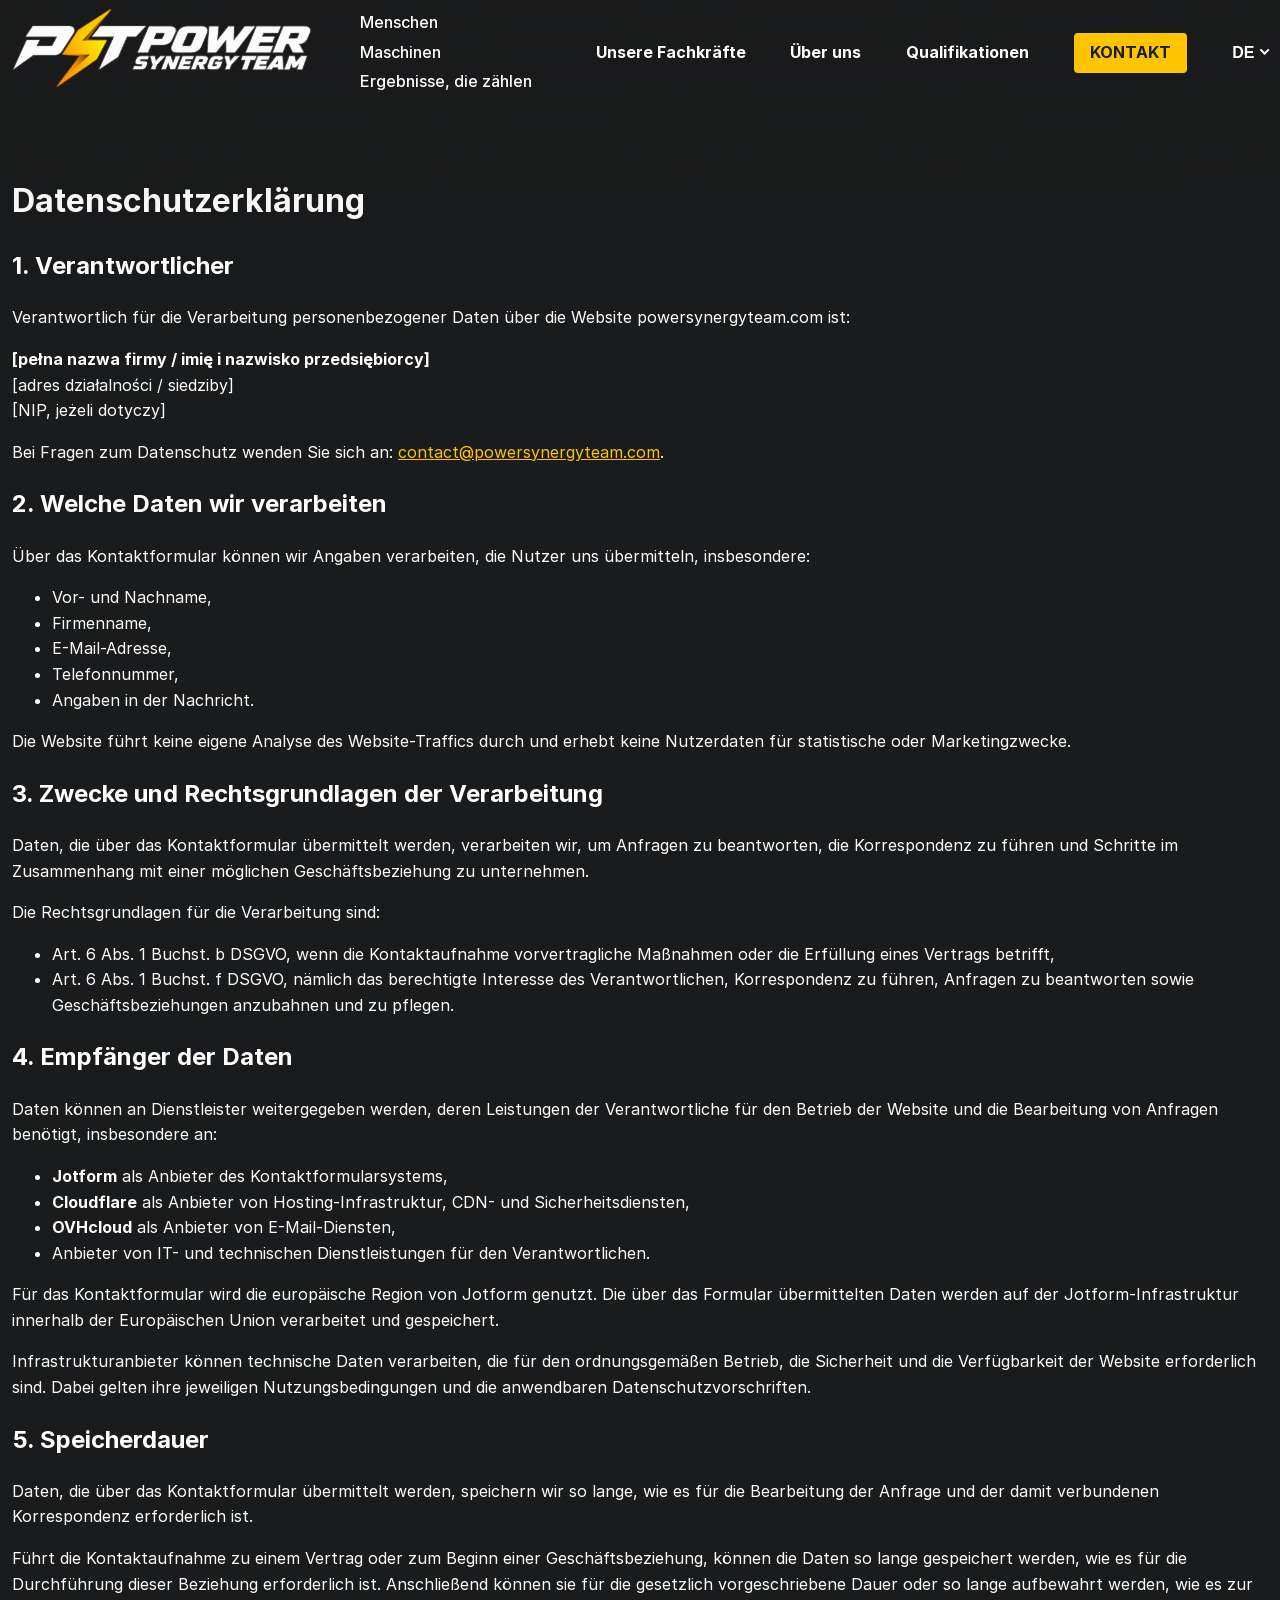
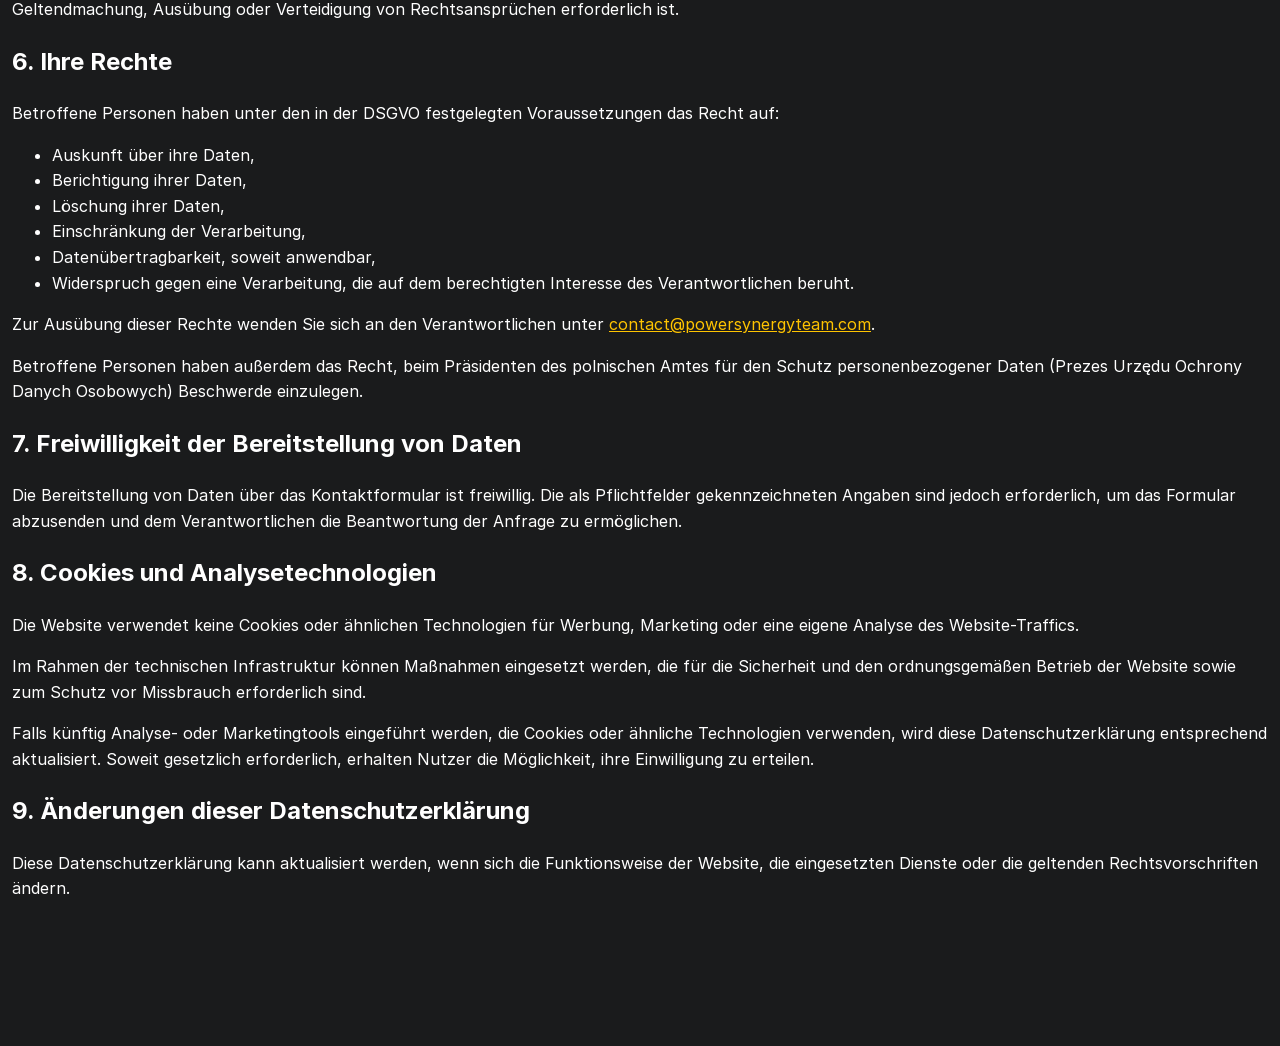
==== datenschutz.html @ 00cec27c "privacy, contact form disable" ====
<!doctype html>
<html lang="de">
<head>
    <meta charset="UTF-8">
    <meta name="viewport" content="width=device-width, initial-scale=1">

    <title>Datenschutzerklärung - Power Synergy Team</title>
    <meta name="description" content="Datenschutzerklärung für die Website von Power Synergy Team. Informationen zur Verarbeitung personenbezogener Daten, zum Kontaktformular und zu den eingesetzten Diensten.">
    <meta name="robots" content="noindex, nofollow, noarchive">
    <meta name="author" content="Power Synergy Team">

    <link rel="icon" type="image/png" href="/favicon/favicon-96x96.png" sizes="96x96">
    <link rel="icon" type="image/svg+xml" href="/favicon/favicon.svg">
    <link rel="shortcut icon" href="/favicon/favicon.ico">
    <link rel="apple-touch-icon" sizes="180x180" href="/favicon/apple-touch-icon.png">
    <link rel="manifest" href="/favicon/site.webmanifest">

    <meta name="theme-color" content="#061C2B">

    <link rel="canonical" href="https://powersynergyteam.com/datenschutz">

    <link rel="alternate" hreflang="x-default" href="https://powersynergyteam.com/polityka-prywatnosci">
    <link rel="alternate" hreflang="pl" href="https://powersynergyteam.com/polityka-prywatnosci">
    <link rel="alternate" hreflang="en" href="https://powersynergyteam.com/privacy">
    <link rel="alternate" hreflang="de" href="https://powersynergyteam.com/datenschutz">
    <link rel="alternate" hreflang="nl-NL" href="https://powersynergyteam.com/privacybeleid">
    <link rel="alternate" hreflang="fr" href="https://powersynergyteam.com/politique-de-confidentialite">
    <link rel="alternate" hreflang="ru" href="https://powersynergyteam.com/politika-konfidencialnosti">

    <meta property="og:type" content="website">
    <meta property="og:site_name" content="Power Synergy Team">
    <meta property="og:title" content="Datenschutzerklärung - Power Synergy Team">
    <meta property="og:description" content="Informationen zur Verarbeitung personenbezogener Daten und zum Datenschutz auf der Website von Power Synergy Team.">
    <meta property="og:url" content="https://powersynergyteam.com/datenschutz">
    <meta property="og:locale" content="de_DE">
    <meta property="og:image" content="https://powersynergyteam.com/images/og.jpg">
    <meta property="og:image:secure_url" content="https://powersynergyteam.com/images/og.jpg">
    <meta property="og:image:type" content="image/jpeg">
    <meta property="og:image:width" content="1200">
    <meta property="og:image:height" content="630">
    <meta property="og:image:alt" content="Power Synergy Team">

    <meta name="twitter:card" content="summary_large_image">
    <meta name="twitter:title" content="Datenschutzerklärung - Power Synergy Team">
    <meta name="twitter:description" content="Informationen zur Verarbeitung personenbezogener Daten und zum Datenschutz auf der Website von Power Synergy Team.">
    <meta name="twitter:image" content="https://powersynergyteam.com/images/og.jpg">

    <link rel="stylesheet" href="css/privacy.css">

    <script type="application/ld+json">
        {
            "@context": "https://schema.org",
            "@type": "Organization",
            "name": "Power Synergy Team",
            "@id": "https://powersynergyteam.com/#organization",
            "url": "https://powersynergyteam.com/",
            "logo": {
                "@type": "ImageObject",
                "url": "https://powersynergyteam.com/images/logo-data.png",
                "width": 1000,
                "height": 272
            },
            "image": {
                "@type": "ImageObject",
                "url": "https://powersynergyteam.com/images/og.jpg",
                "width": 1200,
                "height": 630
            },
            "email": "contact@powersynergyteam.com",
            "telephone": "+48797429963"
        }
    </script>
</head>
<body>
<header class="header">
    <div class="header__container container">
        <div class="header-logo">
            <a href="/de/"><img class="header-logo__img img" src="images/logo.png" alt="Power Synergy Team" loading="eager" fetchpriority="high"></a>
            <div class="header-logo__text">
                <span>Menschen</span>
                <span>Maschinen</span>
                <span>Ergebnisse, die zählen</span>
            </div>
        </div>
        <div class="header__burger" id="header-navigation">
            <ul class="header-menu">
                <li class="header-menu__item">
                    <a href="/de/#specialists">Unsere Fachkräfte</a>
                </li>
                <li class="header-menu__item">
                    <a href="/de/#about">Über uns</a>
                </li>
                <li class="header-menu__item">
                    <a href="/de/#qualifications">Qualifikationen</a>
                </li>
                <li class="header-menu__item header-menu__item--contact">
                    <a href="/de/#contact">Kontakt</a>
                </li>
            </ul>
            <div class="header__language">
                <button class="header__language-active" type="button" aria-expanded="false" aria-controls="language-list" data-language="Sprache: ">DE</button>
                <div class="header__languages" id="language-list" data-back="Zurück">
                    <a href="/polityka-prywatnosci" class="header__languages-item" title="Polski" aria-label="Polski">Polski</a>
                    <a href="/datenschutz" class="header__languages-item active" title="Deutsch" aria-label="Deutsch" aria-current="page">Deutsch</a>
                    <a href="/privacy" class="header__languages-item" title="English" aria-label="English">English</a>
                    <a href="/privacybeleid" class="header__languages-item" title="Nederlands" aria-label="Nederlands">Nederlands</a>
                    <a href="/politique-de-confidentialite" class="header__languages-item" title="Français" aria-label="Français">Français</a>
                    <a href="/politika-konfidencialnosti" class="header__languages-item" title="Русский" aria-label="Русский">Русский</a>
                </div>
            </div>
        </div>
        <button class="header__burger-btn" type="button" aria-label="Menü" aria-expanded="false" aria-controls="header-navigation">
            <span></span>
            <span></span>
            <span></span>
        </button>
    </div>
</header>
<main class="main container">
    <h1>Datenschutzerklärung</h1>

    <h2>1. Verantwortlicher</h2>

    <p>Verantwortlich für die Verarbeitung personenbezogener Daten über die Website powersynergyteam.com ist:</p>

    <p>
        <strong>[pełna nazwa firmy / imię i nazwisko przedsiębiorcy]</strong><br>
        [adres działalności / siedziby]<br>
        [NIP, jeżeli dotyczy]
    </p>

    <p>Bei Fragen zum Datenschutz wenden Sie sich an: <a href="mailto:contact@powersynergyteam.com">contact@powersynergyteam.com</a>.</p>

    <h2>2. Welche Daten wir verarbeiten</h2>

    <p>Über das Kontaktformular können wir Angaben verarbeiten, die Nutzer uns übermitteln, insbesondere:</p>

    <ul>
        <li>Vor- und Nachname,</li>
        <li>Firmenname,</li>
        <li>E-Mail-Adresse,</li>
        <li>Telefonnummer,</li>
        <li>Angaben in der Nachricht.</li>
    </ul>

    <p>Die Website führt keine eigene Analyse des Website-Traffics durch und erhebt keine Nutzerdaten für statistische oder Marketingzwecke.</p>

    <h2>3. Zwecke und Rechtsgrundlagen der Verarbeitung</h2>

    <p>Daten, die über das Kontaktformular übermittelt werden, verarbeiten wir, um Anfragen zu beantworten, die Korrespondenz zu führen und Schritte im Zusammenhang mit einer möglichen Geschäftsbeziehung zu unternehmen.</p>

    <p>Die Rechtsgrundlagen für die Verarbeitung sind:</p>

    <ul>
        <li>Art. 6 Abs. 1 Buchst. b DSGVO, wenn die Kontaktaufnahme vorvertragliche Maßnahmen oder die Erfüllung eines Vertrags betrifft,</li>
        <li>Art. 6 Abs. 1 Buchst. f DSGVO, nämlich das berechtigte Interesse des Verantwortlichen, Korrespondenz zu führen, Anfragen zu beantworten sowie Geschäftsbeziehungen anzubahnen und zu pflegen.</li>
    </ul>

    <h2>4. Empfänger der Daten</h2>

    <p>Daten können an Dienstleister weitergegeben werden, deren Leistungen der Verantwortliche für den Betrieb der Website und die Bearbeitung von Anfragen benötigt, insbesondere an:</p>

    <ul>
        <li><strong>Jotform</strong> als Anbieter des Kontaktformularsystems,</li>
        <li><strong>Cloudflare</strong> als Anbieter von Hosting-Infrastruktur, CDN- und Sicherheitsdiensten,</li>
        <li><strong>OVHcloud</strong> als Anbieter von E-Mail-Diensten,</li>
        <li>Anbieter von IT- und technischen Dienstleistungen für den Verantwortlichen.</li>
    </ul>

    <p>Für das Kontaktformular wird die europäische Region von Jotform genutzt. Die über das Formular übermittelten Daten werden auf der Jotform-Infrastruktur innerhalb der Europäischen Union verarbeitet und gespeichert.</p>

    <p>Infrastrukturanbieter können technische Daten verarbeiten, die für den ordnungsgemäßen Betrieb, die Sicherheit und die Verfügbarkeit der Website erforderlich sind. Dabei gelten ihre jeweiligen Nutzungsbedingungen und die anwendbaren Datenschutzvorschriften.</p>

    <h2>5. Speicherdauer</h2>

    <p>Daten, die über das Kontaktformular übermittelt werden, speichern wir so lange, wie es für die Bearbeitung der Anfrage und der damit verbundenen Korrespondenz erforderlich ist.</p>

    <p>Führt die Kontaktaufnahme zu einem Vertrag oder zum Beginn einer Geschäftsbeziehung, können die Daten so lange gespeichert werden, wie es für die Durchführung dieser Beziehung erforderlich ist. Anschließend können sie für die gesetzlich vorgeschriebene Dauer oder so lange aufbewahrt werden, wie es zur Geltendmachung, Ausübung oder Verteidigung von Rechtsansprüchen erforderlich ist.</p>

    <h2>6. Ihre Rechte</h2>

    <p>Betroffene Personen haben unter den in der DSGVO festgelegten Voraussetzungen das Recht auf:</p>

    <ul>
        <li>Auskunft über ihre Daten,</li>
        <li>Berichtigung ihrer Daten,</li>
        <li>Löschung ihrer Daten,</li>
        <li>Einschränkung der Verarbeitung,</li>
        <li>Datenübertragbarkeit, soweit anwendbar,</li>
        <li>Widerspruch gegen eine Verarbeitung, die auf dem berechtigten Interesse des Verantwortlichen beruht.</li>
    </ul>

    <p>Zur Ausübung dieser Rechte wenden Sie sich an den Verantwortlichen unter <a href="mailto:contact@powersynergyteam.com">contact@powersynergyteam.com</a>.</p>

    <p>Betroffene Personen haben außerdem das Recht, beim Präsidenten des polnischen Amtes für den Schutz personenbezogener Daten (Prezes Urzędu Ochrony Danych Osobowych) Beschwerde einzulegen.</p>

    <h2>7. Freiwilligkeit der Bereitstellung von Daten</h2>

    <p>Die Bereitstellung von Daten über das Kontaktformular ist freiwillig. Die als Pflichtfelder gekennzeichneten Angaben sind jedoch erforderlich, um das Formular abzusenden und dem Verantwortlichen die Beantwortung der Anfrage zu ermöglichen.</p>

    <h2>8. Cookies und Analysetechnologien</h2>

    <p>Die Website verwendet keine Cookies oder ähnlichen Technologien für Werbung, Marketing oder eine eigene Analyse des Website-Traffics.</p>

    <p>Im Rahmen der technischen Infrastruktur können Maßnahmen eingesetzt werden, die für die Sicherheit und den ordnungsgemäßen Betrieb der Website sowie zum Schutz vor Missbrauch erforderlich sind.</p>

    <p>Falls künftig Analyse- oder Marketingtools eingeführt werden, die Cookies oder ähnliche Technologien verwenden, wird diese Datenschutzerklärung entsprechend aktualisiert. Soweit gesetzlich erforderlich, erhalten Nutzer die Möglichkeit, ihre Einwilligung zu erteilen.</p>

    <h2>9. Änderungen dieser Datenschutzerklärung</h2>

    <p>Diese Datenschutzerklärung kann aktualisiert werden, wenn sich die Funktionsweise der Website, die eingesetzten Dienste oder die geltenden Rechtsvorschriften ändern.</p>
</main>
<script src="js/app.min.js"></script>
</body>

</html>
---- css/privacy.css ----
@font-face{font-family:"Inter";src:url("../fonts/Inter-Bold.woff2") format("woff2");font-weight:bold;font-style:normal;font-display:block}@font-face{font-family:"Inter";src:url("../fonts/Inter-Medium.woff2") format("woff2");font-weight:500;font-style:normal;font-display:block}@font-face{font-family:"Inter";src:url("../fonts/Inter-Regular.woff2") format("woff2");font-weight:normal;font-style:normal;font-display:block}.header{position:sticky;z-index:9;top:0;padding:.5em 0}@media(min-width: 1025px){.header:after{content:"";position:absolute;top:0;right:0;bottom:auto;left:0;box-shadow:var(--bs-header);z-index:1;pointer-events:none}}.header__container{display:flex;align-content:center;align-items:center;container-type:inline-size;gap:clamp(1.5rem,.9886rem + 2.2727vw,3rem);position:relative;z-index:3}.header-logo{display:flex;align-items:center;align-content:center;gap:3em}.header-logo__img{max-width:300px}@media(max-width: 1024px){.header-logo__img{max-width:220px}}.header-logo__text{display:grid;gap:.25em;position:relative}@media(max-width: 1279px){.header-logo__text{display:none}}.header-logo__text span{color:var(--c-white);display:block;font-weight:500}.header-logo__text:before{content:"";left:-1.5em;top:0;bottom:0;width:1px;background-color:var(--c-white);position:absolute}.header__burger{display:flex;align-items:center;align-content:center;gap:clamp(1.5rem,.9886rem + 2.2727vw,3rem);margin-left:auto}@media(max-width: 1023px){.header__burger{display:none}}@media(max-width: 1023px){.header__burger.open{position:absolute;top:calc(100% + .5rem);right:0;width:min(20rem,100vw - 1.5rem);padding:1.25rem;display:grid;gap:1.25rem;background-color:var(--bg-dark);box-shadow:0 1rem 2rem rgba(0,0,0,.35)}}@media(max-width: 1023px){.header__burger.open .header-menu{display:grid;gap:1.25rem;order:2;text-align:right}}.header__burger-btn{position:relative;width:2rem;height:1.5rem;padding:0;margin-left:auto;border:0;background:rgba(0,0,0,0);cursor:pointer}@media(min-width: 1024px){.header__burger-btn{display:none}}.header__burger-btn span{position:absolute;left:0;width:100%;height:3px;border-radius:4px;background-color:var(--c-accent)}.header__burger-btn span:first-child{top:0}.header__burger-btn span:nth-child(2){top:0;bottom:0;margin:auto}.header__burger-btn span:last-child{bottom:0}.header-menu{display:flex;justify-self:flex-end;align-items:center;align-content:center;gap:clamp(1.5rem,.9886rem + 2.2727vw,3rem);padding:0;margin:0;list-style:none}.header-menu__item{font-weight:700}.header-menu__item a{color:var(--c-white);text-decoration:none}.header-menu__item--contact a{background-color:var(--c-accent);color:var(--c-black);display:inline-flex;white-space:nowrap;justify-content:center;align-content:center;align-items:center;padding:.45em 1em;border-radius:4px;font-weight:700;text-transform:uppercase}.header__language{position:relative;color:var(--c-white)}.header__language-active{display:flex;align-items:center;justify-content:center;gap:.4em;padding:0;border:0;color:inherit;background:rgba(0,0,0,0);font-size:1rem;font-weight:700;cursor:pointer}@media(max-width: 1023px){.header__language-active:before{content:attr(data-language);font-weight:500}}.header__language-active:after{content:"";width:.45em;height:.45em;border-right:2px solid currentColor;border-bottom:2px solid currentColor;transform:translateY(-0.15em) rotate(45deg)}@media(max-width: 1023px){.header__language-active{width:100%;justify-content:flex-end}}@media(max-width: 1023px){.header__language.open{position:static}}.header__language.open .header__language-active:after{transform:translateY(0.15em) rotate(225deg)}.header__language.open .header__languages{display:grid}.header__languages{position:absolute;top:calc(100% + .75rem);right:0;z-index:10;display:none;min-width:10rem;padding:.5rem 0;background-color:var(--bg-dark);box-shadow:0 1rem 2rem rgba(0,0,0,.35)}@media(max-width: 1023px){.header__languages{inset:0;min-width:0;align-content:start}}@media(max-width: 1023px){.header__languages:before{content:attr(data-back);padding:.75rem 1rem;color:var(--c-accent);font-weight:700;text-align:right;cursor:pointer}}.header__languages-item{position:relative;z-index:1;padding:.6rem 1.25rem;color:var(--c-white);text-decoration:none;text-align:right;white-space:nowrap}.header__languages-item:hover,.header__languages-item:focus-visible{color:var(--c-accent)}.header__languages-item.active{color:var(--c-accent);font-weight:700;text-decoration:underline;text-underline-offset:.2em}@media(max-width: 1023px){.header{background-color:var(--bg-dark);box-shadow:0 .5rem 1.5rem rgba(0,0,0,.25)}.header:after{display:none}.header__container{gap:1rem}}@media(max-width: 479px){.header-logo__img{max-width:175px}}.header__language,.header__burger-btn{color:var(--c-white)}:root{color-scheme:dark;--font-main: Inter, Arial, sans-serif;--c-text: #ffffff;--c-black: #1a1b1c;--bg-main: #1a1b1c;--bg-dark: #061C2B;--c-accent: #FFC400;--bs-header: 0 0 164px 82px rgb(26, 27, 28)}html{box-sizing:border-box;font-size:16px;scroll-behavior:smooth;font-family:var(--font-main)}*,*::before,*::after{box-sizing:inherit;line-height:1.6}body{padding:0;color:var(--c-text);background-color:var(--bg-main);max-width:120em;margin:0 auto}.container{max-width:90em;margin:0 auto;padding:0 .75em}a{color:var(--c-accent)}.main{padding-top:3em;padding-bottom:8em}
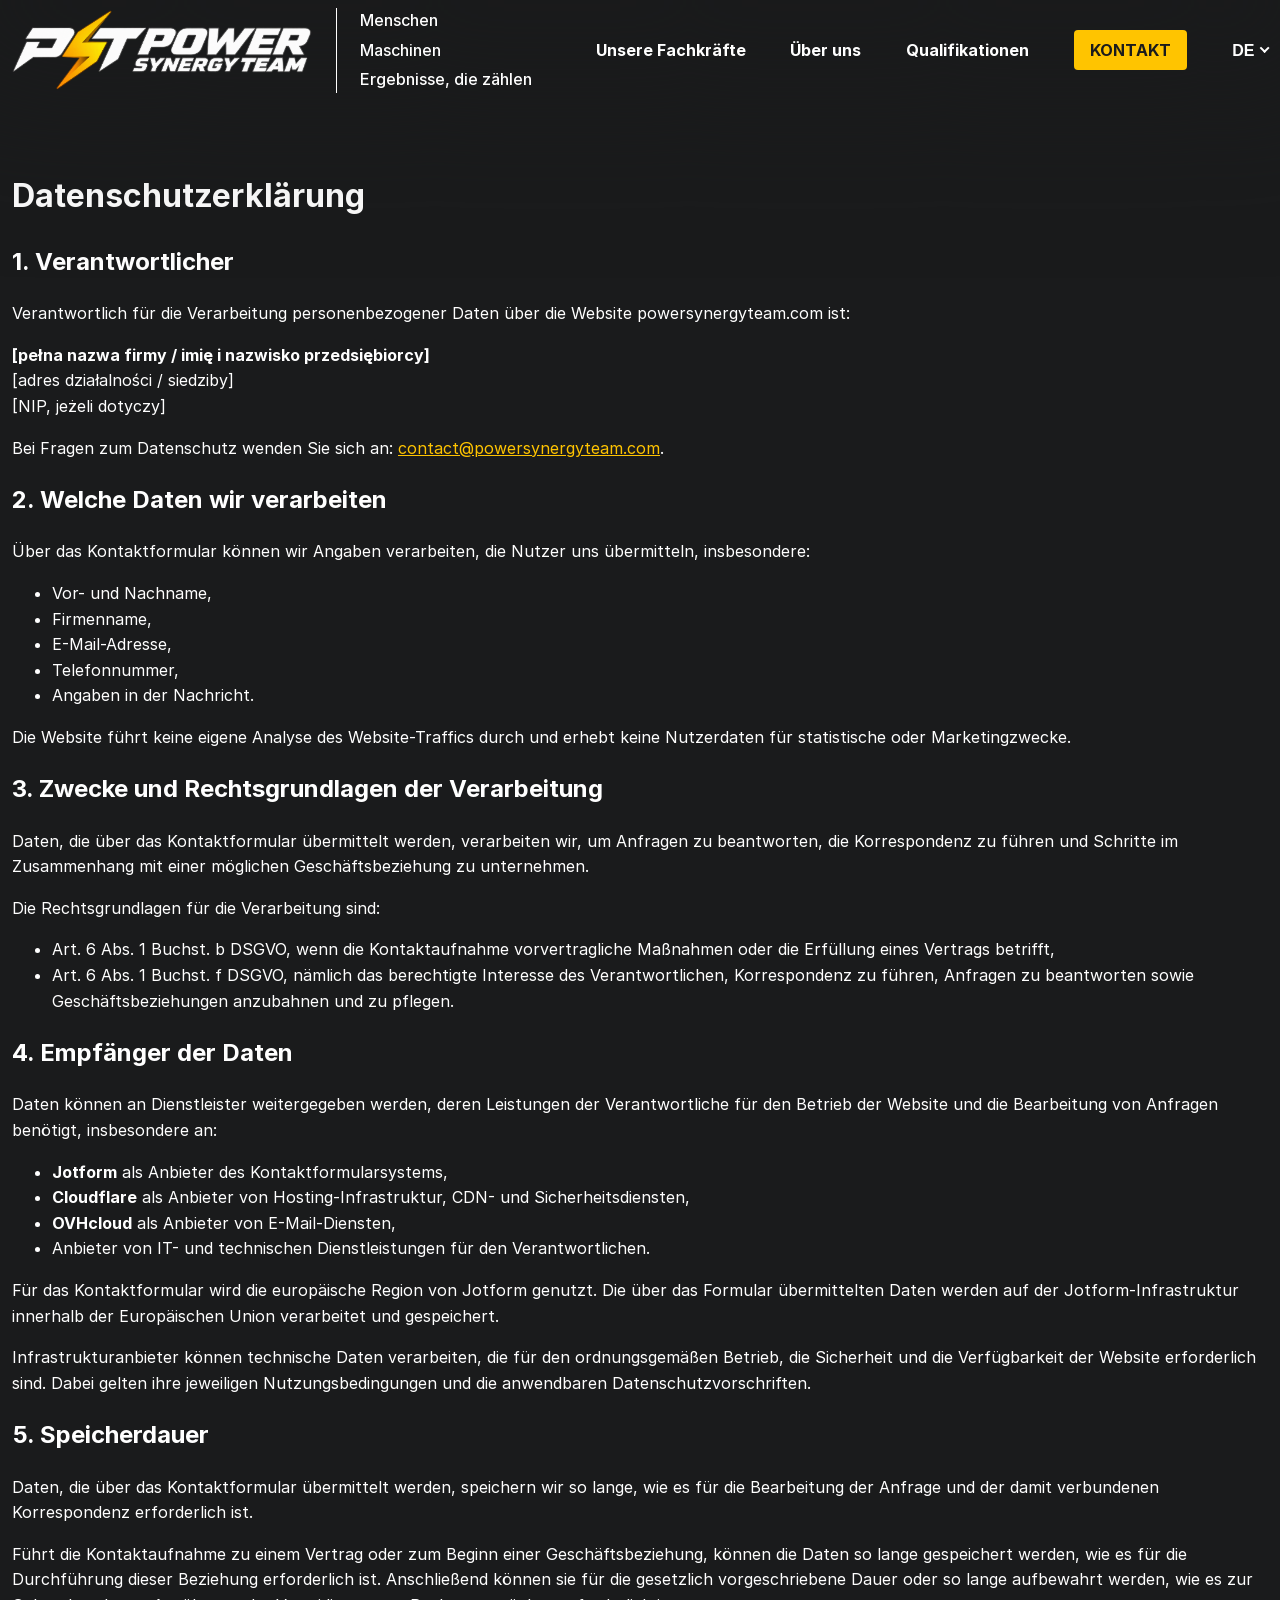
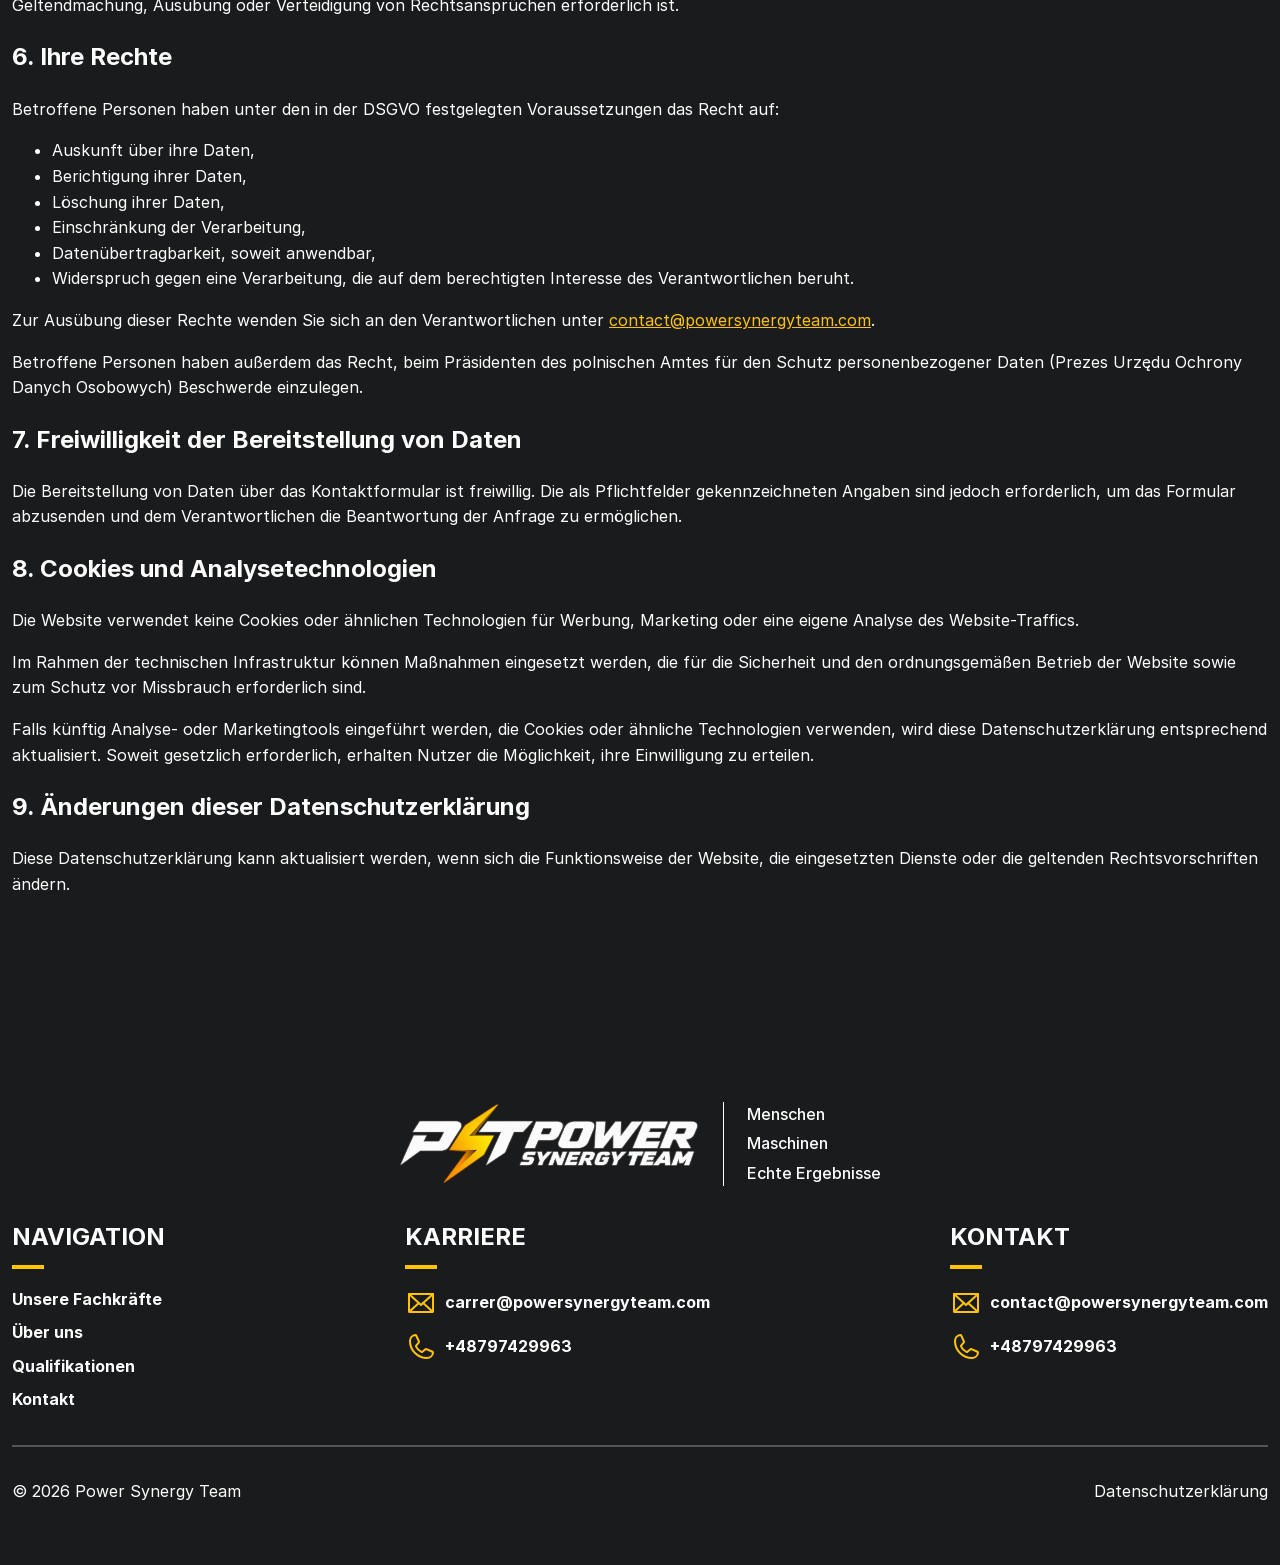
==== commit b2a5da7d: "footer on privacy" ====
--- a/datenschutz.html
+++ b/datenschutz.html
@@ -45,7 +45,7 @@
     <meta name="twitter:description" content="Informationen zur Verarbeitung personenbezogener Daten und zum Datenschutz auf der Website von Power Synergy Team.">
     <meta name="twitter:image" content="https://powersynergyteam.com/images/og.jpg">
 
-    <link rel="stylesheet" href="css/privacy.css">
+    <link rel="stylesheet" href="css/privacy.css?v=2026092401">
 
     <script type="application/ld+json">
         {
@@ -210,7 +210,67 @@
 
     <p>Diese Datenschutzerklärung kann aktualisiert werden, wenn sich die Funktionsweise der Website, die eingesetzten Dienste oder die geltenden Rechtsvorschriften ändern.</p>
 </main>
-<script src="js/app.min.js"></script>
+
+<footer class="footer section-spacing">
+    <div class="footer__container container">
+        <div class="footer__main">
+            <div class="footer-logo">
+                <img class="footer-logo__img img" src="images/logo.png" alt="Power Synergy Team" loading="eager" fetchpriority="high">
+                <div class="footer-logo__text">
+                    <span>Menschen</span>
+                    <span>Maschinen</span>
+                    <span>Echte Ergebnisse</span>
+                </div>
+            </div>
+
+            <div class="footer__nav">
+                <h3 class="footer__header">
+                    Navigation
+                </h3>
+                <nav class="footer__nav-list" aria-label="Navigation">
+                    <a href="/de/#specialists">Unsere Fachkräfte</a>
+                    <a href="/de/#about">Über uns</a>
+                    <a href="/de/#qualifications">Qualifikationen</a>
+                    <a href="/de/#contact">Kontakt</a>
+                </nav>
+            </div>
+
+            <div class="footer__contact">
+                <h3 class="footer__header">
+                    Karriere
+                </h3>
+                <a class="footer__contact-item" href="mailto:carrer@powersynergyteam.com">
+                    <svg xmlns="http://www.w3.org/2000/svg" viewBox="0 0 256 256"><rect width="256" height="256" fill="none"/><polyline points="224 56 128 144 32 56" fill="none" stroke="currentColor" stroke-linecap="round" stroke-linejoin="round" stroke-width="16"/><path d="M32,56H224a0,0,0,0,1,0,0V192a8,8,0,0,1-8,8H40a8,8,0,0,1-8-8V56A0,0,0,0,1,32,56Z" fill="none" stroke="currentColor" stroke-linecap="round" stroke-linejoin="round" stroke-width="16"/><line x1="110.55" y1="128" x2="34.47" y2="197.74" fill="none" stroke="currentColor" stroke-linecap="round" stroke-linejoin="round" stroke-width="16"/><line x1="221.53" y1="197.74" x2="145.45" y2="128" fill="none" stroke="currentColor" stroke-linecap="round" stroke-linejoin="round" stroke-width="16"/></svg>
+                    carrer@powersynergyteam.com
+                </a>
+                <a class="footer__contact-item" href="tel:+48797429963">
+                    <svg xmlns="http://www.w3.org/2000/svg" viewBox="0 0 256 256"><rect width="256" height="256" fill="none"/><path d="M164.39,145.34a8,8,0,0,1,7.59-.69l47.16,21.13a8,8,0,0,1,4.8,8.3A48.33,48.33,0,0,1,176,216,136,136,0,0,1,40,80,48.33,48.33,0,0,1,81.92,32.06a8,8,0,0,1,8.3,4.8l21.13,47.2a8,8,0,0,1-.66,7.53L89.32,117a7.93,7.93,0,0,0-.54,7.81c8.27,16.93,25.77,34.22,42.75,42.41a7.92,7.92,0,0,0,7.83-.59Z" fill="none" stroke="currentColor" stroke-linecap="round" stroke-linejoin="round" stroke-width="16"/></svg>
+                    +48797429963
+                </a>
+            </div>
+
+            <div class="footer__contact">
+                <h3 class="footer__header">
+                    Kontakt
+                </h3>
+                <a class="footer__contact-item" href="mailto:contact@powersynergyteam.com">
+                    <svg xmlns="http://www.w3.org/2000/svg" viewBox="0 0 256 256"><rect width="256" height="256" fill="none"/><polyline points="224 56 128 144 32 56" fill="none" stroke="currentColor" stroke-linecap="round" stroke-linejoin="round" stroke-width="16"/><path d="M32,56H224a0,0,0,0,1,0,0V192a8,8,0,0,1-8,8H40a8,8,0,0,1-8-8V56A0,0,0,0,1,32,56Z" fill="none" stroke="currentColor" stroke-linecap="round" stroke-linejoin="round" stroke-width="16"/><line x1="110.55" y1="128" x2="34.47" y2="197.74" fill="none" stroke="currentColor" stroke-linecap="round" stroke-linejoin="round" stroke-width="16"/><line x1="221.53" y1="197.74" x2="145.45" y2="128" fill="none" stroke="currentColor" stroke-linecap="round" stroke-linejoin="round" stroke-width="16"/></svg>
+                    contact@powersynergyteam.com
+                </a>
+                <a class="footer__contact-item" href="tel:+48797429963">
+                    <svg xmlns="http://www.w3.org/2000/svg" viewBox="0 0 256 256"><rect width="256" height="256" fill="none"/><path d="M164.39,145.34a8,8,0,0,1,7.59-.69l47.16,21.13a8,8,0,0,1,4.8,8.3A48.33,48.33,0,0,1,176,216,136,136,0,0,1,40,80,48.33,48.33,0,0,1,81.92,32.06a8,8,0,0,1,8.3,4.8l21.13,47.2a8,8,0,0,1-.66,7.53L89.32,117a7.93,7.93,0,0,0-.54,7.81c8.27,16.93,25.77,34.22,42.75,42.41a7.92,7.92,0,0,0,7.83-.59Z" fill="none" stroke="currentColor" stroke-linecap="round" stroke-linejoin="round" stroke-width="16"/></svg>
+                    +48797429963
+                </a>
+            </div>
+        </div>
+
+        <div class="footer__bottom">
+            <span>© 2026 Power Synergy Team</span>
+            <a href="/datenschutz">Datenschutzerklärung</a>
+        </div>
+    </div>
+</footer>
+<script src="js/app.min.js?v=2026092301"></script>
 </body>
 
-</html>+</html>
--- a/css/privacy.css
+++ b/css/privacy.css
@@ -1 +1 @@
-@font-face{font-family:"Inter";src:url("../fonts/Inter-Bold.woff2") format("woff2");font-weight:bold;font-style:normal;font-display:block}@font-face{font-family:"Inter";src:url("../fonts/Inter-Medium.woff2") format("woff2");font-weight:500;font-style:normal;font-display:block}@font-face{font-family:"Inter";src:url("../fonts/Inter-Regular.woff2") format("woff2");font-weight:normal;font-style:normal;font-display:block}.header{position:sticky;z-index:9;top:0;padding:.5em 0}@media(min-width: 1025px){.header:after{content:"";position:absolute;top:0;right:0;bottom:auto;left:0;box-shadow:var(--bs-header);z-index:1;pointer-events:none}}.header__container{display:flex;align-content:center;align-items:center;container-type:inline-size;gap:clamp(1.5rem,.9886rem + 2.2727vw,3rem);position:relative;z-index:3}.header-logo{display:flex;align-items:center;align-content:center;gap:3em}.header-logo__img{max-width:300px}@media(max-width: 1024px){.header-logo__img{max-width:220px}}.header-logo__text{display:grid;gap:.25em;position:relative}@media(max-width: 1279px){.header-logo__text{display:none}}.header-logo__text span{color:var(--c-white);display:block;font-weight:500}.header-logo__text:before{content:"";left:-1.5em;top:0;bottom:0;width:1px;background-color:var(--c-white);position:absolute}.header__burger{display:flex;align-items:center;align-content:center;gap:clamp(1.5rem,.9886rem + 2.2727vw,3rem);margin-left:auto}@media(max-width: 1023px){.header__burger{display:none}}@media(max-width: 1023px){.header__burger.open{position:absolute;top:calc(100% + .5rem);right:0;width:min(20rem,100vw - 1.5rem);padding:1.25rem;display:grid;gap:1.25rem;background-color:var(--bg-dark);box-shadow:0 1rem 2rem rgba(0,0,0,.35)}}@media(max-width: 1023px){.header__burger.open .header-menu{display:grid;gap:1.25rem;order:2;text-align:right}}.header__burger-btn{position:relative;width:2rem;height:1.5rem;padding:0;margin-left:auto;border:0;background:rgba(0,0,0,0);cursor:pointer}@media(min-width: 1024px){.header__burger-btn{display:none}}.header__burger-btn span{position:absolute;left:0;width:100%;height:3px;border-radius:4px;background-color:var(--c-accent)}.header__burger-btn span:first-child{top:0}.header__burger-btn span:nth-child(2){top:0;bottom:0;margin:auto}.header__burger-btn span:last-child{bottom:0}.header-menu{display:flex;justify-self:flex-end;align-items:center;align-content:center;gap:clamp(1.5rem,.9886rem + 2.2727vw,3rem);padding:0;margin:0;list-style:none}.header-menu__item{font-weight:700}.header-menu__item a{color:var(--c-white);text-decoration:none}.header-menu__item--contact a{background-color:var(--c-accent);color:var(--c-black);display:inline-flex;white-space:nowrap;justify-content:center;align-content:center;align-items:center;padding:.45em 1em;border-radius:4px;font-weight:700;text-transform:uppercase}.header__language{position:relative;color:var(--c-white)}.header__language-active{display:flex;align-items:center;justify-content:center;gap:.4em;padding:0;border:0;color:inherit;background:rgba(0,0,0,0);font-size:1rem;font-weight:700;cursor:pointer}@media(max-width: 1023px){.header__language-active:before{content:attr(data-language);font-weight:500}}.header__language-active:after{content:"";width:.45em;height:.45em;border-right:2px solid currentColor;border-bottom:2px solid currentColor;transform:translateY(-0.15em) rotate(45deg)}@media(max-width: 1023px){.header__language-active{width:100%;justify-content:flex-end}}@media(max-width: 1023px){.header__language.open{position:static}}.header__language.open .header__language-active:after{transform:translateY(0.15em) rotate(225deg)}.header__language.open .header__languages{display:grid}.header__languages{position:absolute;top:calc(100% + .75rem);right:0;z-index:10;display:none;min-width:10rem;padding:.5rem 0;background-color:var(--bg-dark);box-shadow:0 1rem 2rem rgba(0,0,0,.35)}@media(max-width: 1023px){.header__languages{inset:0;min-width:0;align-content:start}}@media(max-width: 1023px){.header__languages:before{content:attr(data-back);padding:.75rem 1rem;color:var(--c-accent);font-weight:700;text-align:right;cursor:pointer}}.header__languages-item{position:relative;z-index:1;padding:.6rem 1.25rem;color:var(--c-white);text-decoration:none;text-align:right;white-space:nowrap}.header__languages-item:hover,.header__languages-item:focus-visible{color:var(--c-accent)}.header__languages-item.active{color:var(--c-accent);font-weight:700;text-decoration:underline;text-underline-offset:.2em}@media(max-width: 1023px){.header{background-color:var(--bg-dark);box-shadow:0 .5rem 1.5rem rgba(0,0,0,.25)}.header:after{display:none}.header__container{gap:1rem}}@media(max-width: 479px){.header-logo__img{max-width:175px}}.header__language,.header__burger-btn{color:var(--c-white)}:root{color-scheme:dark;--font-main: Inter, Arial, sans-serif;--c-text: #ffffff;--c-black: #1a1b1c;--bg-main: #1a1b1c;--bg-dark: #061C2B;--c-accent: #FFC400;--bs-header: 0 0 164px 82px rgb(26, 27, 28)}html{box-sizing:border-box;font-size:16px;scroll-behavior:smooth;font-family:var(--font-main)}*,*::before,*::after{box-sizing:inherit;line-height:1.6}body{padding:0;color:var(--c-text);background-color:var(--bg-main);max-width:120em;margin:0 auto}.container{max-width:90em;margin:0 auto;padding:0 .75em}a{color:var(--c-accent)}.main{padding-top:3em;padding-bottom:8em}
+@font-face{font-family:"Inter";src:url("../fonts/Inter-Bold.woff2") format("woff2");font-weight:bold;font-style:normal;font-display:block}@font-face{font-family:"Inter";src:url("../fonts/Inter-Medium.woff2") format("woff2");font-weight:500;font-style:normal;font-display:block}@font-face{font-family:"Inter";src:url("../fonts/Inter-Regular.woff2") format("woff2");font-weight:normal;font-style:normal;font-display:block}.img{display:block;max-width:100%;height:auto}.container{max-width:90em;margin:0 auto;padding:0 .75em}.container--50{display:grid;gap:clamp(2rem,1.3182rem + 3.0303vw,4rem);align-items:center;align-content:center}@media(min-width: 1025px){.container--50{grid-template-columns:1fr 1fr}}.color-accent{color:var(--c-accent)}.bg-dark{background-color:var(--bg-dark);color:var(--c-white)}.form-label{position:absolute;width:1px;height:1px;padding:0;margin:-1px;overflow:hidden;clip:rect(0, 0, 0, 0);white-space:nowrap;border:0}.section-header{font-size:clamp(2rem,1.6591rem + 1.5152vw,3rem);font-weight:700;text-transform:uppercase;position:relative;padding-bottom:.5em;margin:0 0 1em;text-wrap:balance}.section-header:after{content:"";background-color:var(--c-accent);height:.375rem;width:4rem;position:absolute;bottom:0;left:0}.section-header--white{color:var(--c-white)}.section-spacing{padding:clamp(2rem,1.3182rem + 3.0303vw,4rem) 0}.anchor{position:relative;top:-7.125em}.header{position:sticky;z-index:9;top:0;padding:.5em 0}@media(min-width: 1025px){.header:after{content:"";position:absolute;top:0;right:0;bottom:auto;left:0;box-shadow:var(--bs-header);z-index:1;pointer-events:none}}.header__container{display:flex;align-content:center;align-items:center;container-type:inline-size;gap:clamp(1.5rem,.9886rem + 2.2727vw,3rem);position:relative;z-index:3}.header-logo{display:flex;align-items:center;align-content:center;gap:3em}.header-logo__img{max-width:300px}@media(max-width: 1024px){.header-logo__img{max-width:220px}}.header-logo__text{display:grid;gap:.25em;position:relative}@media(max-width: 1279px){.header-logo__text{display:none}}.header-logo__text span{color:var(--c-white);display:block;font-weight:500}.header-logo__text:before{content:"";left:-1.5em;top:0;bottom:0;width:1px;background-color:var(--c-white);position:absolute}.header__burger{display:flex;align-items:center;align-content:center;gap:clamp(1.5rem,.9886rem + 2.2727vw,3rem);margin-left:auto}@media(max-width: 1023px){.header__burger{display:none}}@media(max-width: 1023px){.header__burger.open{position:absolute;top:calc(100% + .5rem);right:0;width:min(12.5rem,100vw - 1.5rem);padding:1.25rem;display:grid;gap:1.25rem;background-color:var(--bg-dark)}}@media(max-width: 1023px){.header__burger.open:has(.header__language.open){padding-bottom:5em}}@media(max-width: 1023px){.header__burger.open .header-menu{display:grid;gap:1.25rem;order:2;text-align:right}}.header__burger-btn{position:relative;width:2rem;height:1.5rem;padding:0;margin-left:auto;border:0;background:rgba(0,0,0,0);cursor:pointer}@media(min-width: 1024px){.header__burger-btn{display:none}}.header__burger-btn span{position:absolute;left:0;width:100%;height:3px;border-radius:4px;background-color:var(--c-accent)}.header__burger-btn span:first-child{top:0}.header__burger-btn span:nth-child(2){top:0;bottom:0;margin:auto}.header__burger-btn span:last-child{bottom:0}.header-menu{display:flex;justify-self:flex-end;align-items:center;align-content:center;gap:clamp(1.5rem,.9886rem + 2.2727vw,3rem);padding:0;margin:0;list-style:none}.header-menu__item{font-weight:700}.header-menu__item a{color:var(--c-white);text-decoration:none}.header-menu__item--contact a{background-color:var(--c-accent);color:var(--c-black);display:inline-flex;white-space:nowrap;justify-content:center;align-content:center;align-items:center;padding:.45em 1em;border-radius:4px;font-weight:700;text-transform:uppercase}.header__language{position:relative;color:var(--c-white)}.header__language-active{display:flex;align-items:center;justify-content:center;gap:.4em;padding:0;border:0;color:inherit;background:rgba(0,0,0,0);font-size:1rem;font-weight:700;cursor:pointer}@media(max-width: 1023px){.header__language-active:before{content:attr(data-language);font-weight:500}}.header__language-active:after{content:"";width:.45em;height:.45em;border-right:2px solid currentColor;border-bottom:2px solid currentColor;transform:translateY(-0.15em) rotate(45deg)}@media(max-width: 1023px){.header__language-active{width:100%;justify-content:flex-end}}@media(max-width: 1023px){.header__language.open{position:static}}.header__language.open .header__language-active:after{transform:translateY(0.15em) rotate(225deg)}.header__language.open .header__languages{display:grid}.header__languages{position:absolute;top:calc(100% + .75rem);right:0;z-index:10;display:none;min-width:10rem;padding:.5rem 0;background-color:var(--bg-dark);box-shadow:0 1rem 2rem rgba(0,0,0,.35)}@media(max-width: 1023px){.header__languages{inset:0;min-width:0;align-content:start}}@media(max-width: 1023px){.header__languages:before{content:attr(data-back);padding:.75rem 1rem;color:var(--c-accent);font-weight:700;text-align:right;cursor:pointer}}.header__languages-item{position:relative;z-index:1;padding:.6rem 1.25rem;color:var(--c-white);text-decoration:none;text-align:right;white-space:nowrap}.header__languages-item:hover,.header__languages-item:focus-visible{color:var(--c-accent)}.header__languages-item.active{color:var(--c-accent);font-weight:700;text-decoration:underline;text-underline-offset:.2em}@media(max-width: 1023px){.header{background-color:var(--bg-dark);box-shadow:0 .5rem 1.5rem rgba(0,0,0,.25)}.header:after{display:none}.header__container{gap:1rem}}@media(max-width: 479px){.header-logo__img{max-width:175px}}.header__language,.header__burger-btn{color:var(--c-white)}.footer__main{display:flex;flex-wrap:wrap;flex:0 0 max-content;justify-content:space-between;align-content:flex-start;align-items:flex-start;gap:2em;padding-bottom:2em;margin-bottom:2em;border-bottom:2px solid hsla(0,0%,100%,.25)}.footer__nav-list{display:grid;gap:.5em}.footer__nav-list a{font-weight:700;color:var(--c-white);text-decoration:none}.footer-logo{display:flex;align-items:center;align-content:center;justify-content:center;gap:3em;width:100%}.footer-logo__img{max-width:300px}.footer-logo__text{display:grid;gap:.25em;position:relative}@media(max-width: 575px){.footer-logo__text{display:none}}.footer-logo__text span{color:var(--c-white);display:block;font-weight:500}.footer-logo__text:before{content:"";left:-1.5em;top:0;bottom:0;width:1px;background-color:var(--c-white);position:absolute}.footer__header{margin:0 0 .75em;padding:0 0 .5em;font-size:1.5em;font-weight:700;text-transform:uppercase;position:relative}.footer__header:after{content:"";position:absolute;bottom:0;left:0;width:2rem;height:.25rem;background-color:var(--c-accent)}.footer__contact{width:max-content;max-width:none;flex-shrink:0}.footer__contact-item{display:flex;flex-wrap:nowrap;align-content:center;align-items:center;gap:.5em;color:var(--c-white);text-decoration:none;white-space:nowrap;margin-bottom:.75em;font-weight:700}.footer__contact-item:last-child{margin-bottom:0}.footer__contact-item svg{width:2em;height:auto;color:var(--c-accent);flex-shrink:0}.footer__bottom{display:flex;flex-wrap:wrap;justify-content:space-between;gap:2em}.footer__bottom a,.footer__bottom span{flex-shrink:0}.footer__bottom a{color:var(--c-white);text-decoration:none}:root{color-scheme:dark;--font-main: Inter, Arial, sans-serif;--c-text: #ffffff;--c-white: #ffffff;--c-black: #1a1b1c;--bg-main: #1a1b1c;--bg-dark: #061C2B;--c-accent: #FFC400;--bs-header: 0 0 164px 82px rgb(26, 27, 28)}html{box-sizing:border-box;font-size:16px;scroll-behavior:smooth;font-family:var(--font-main)}*,*::before,*::after{box-sizing:inherit;line-height:1.6}body{padding:0;color:var(--c-text);background-color:var(--bg-main);max-width:120em;margin:0 auto}.container{max-width:90em;margin:0 auto;padding:0 .75em}a{color:var(--c-accent)}.main{padding-top:3em;padding-bottom:8em}
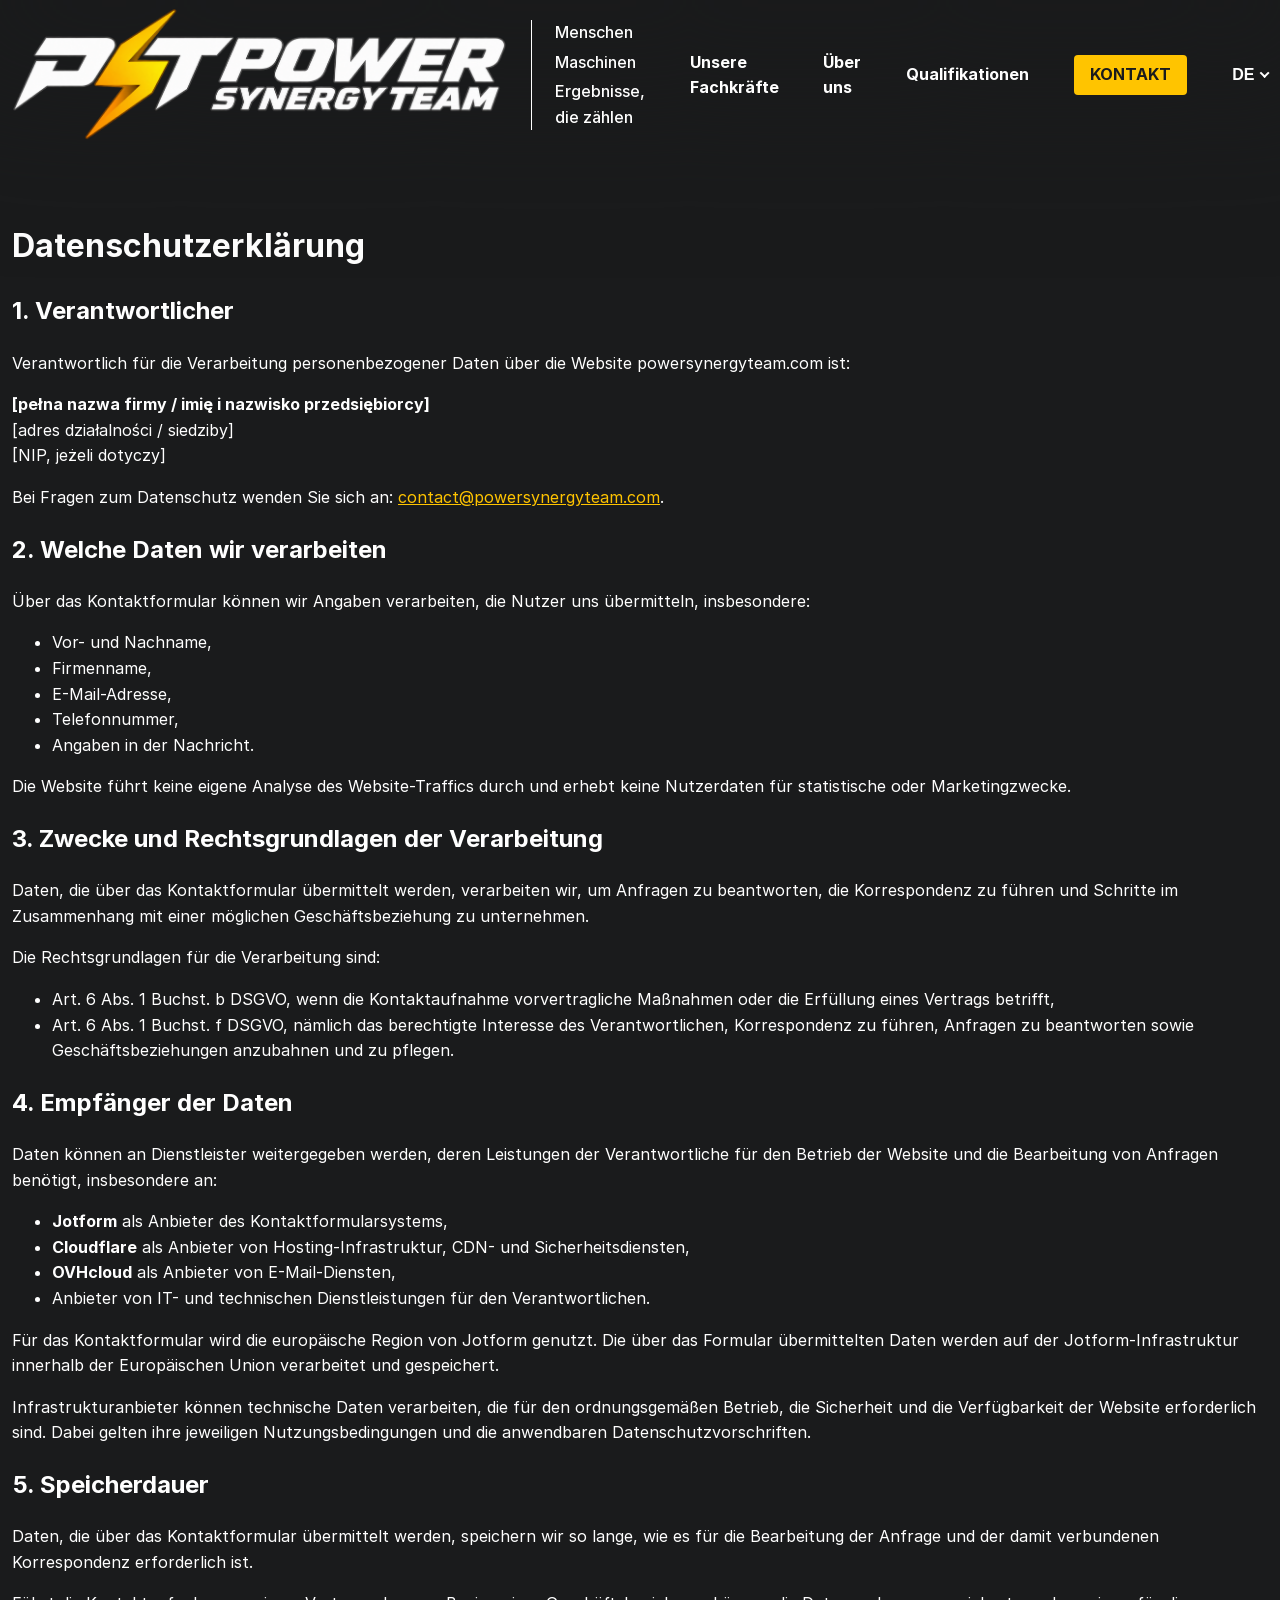
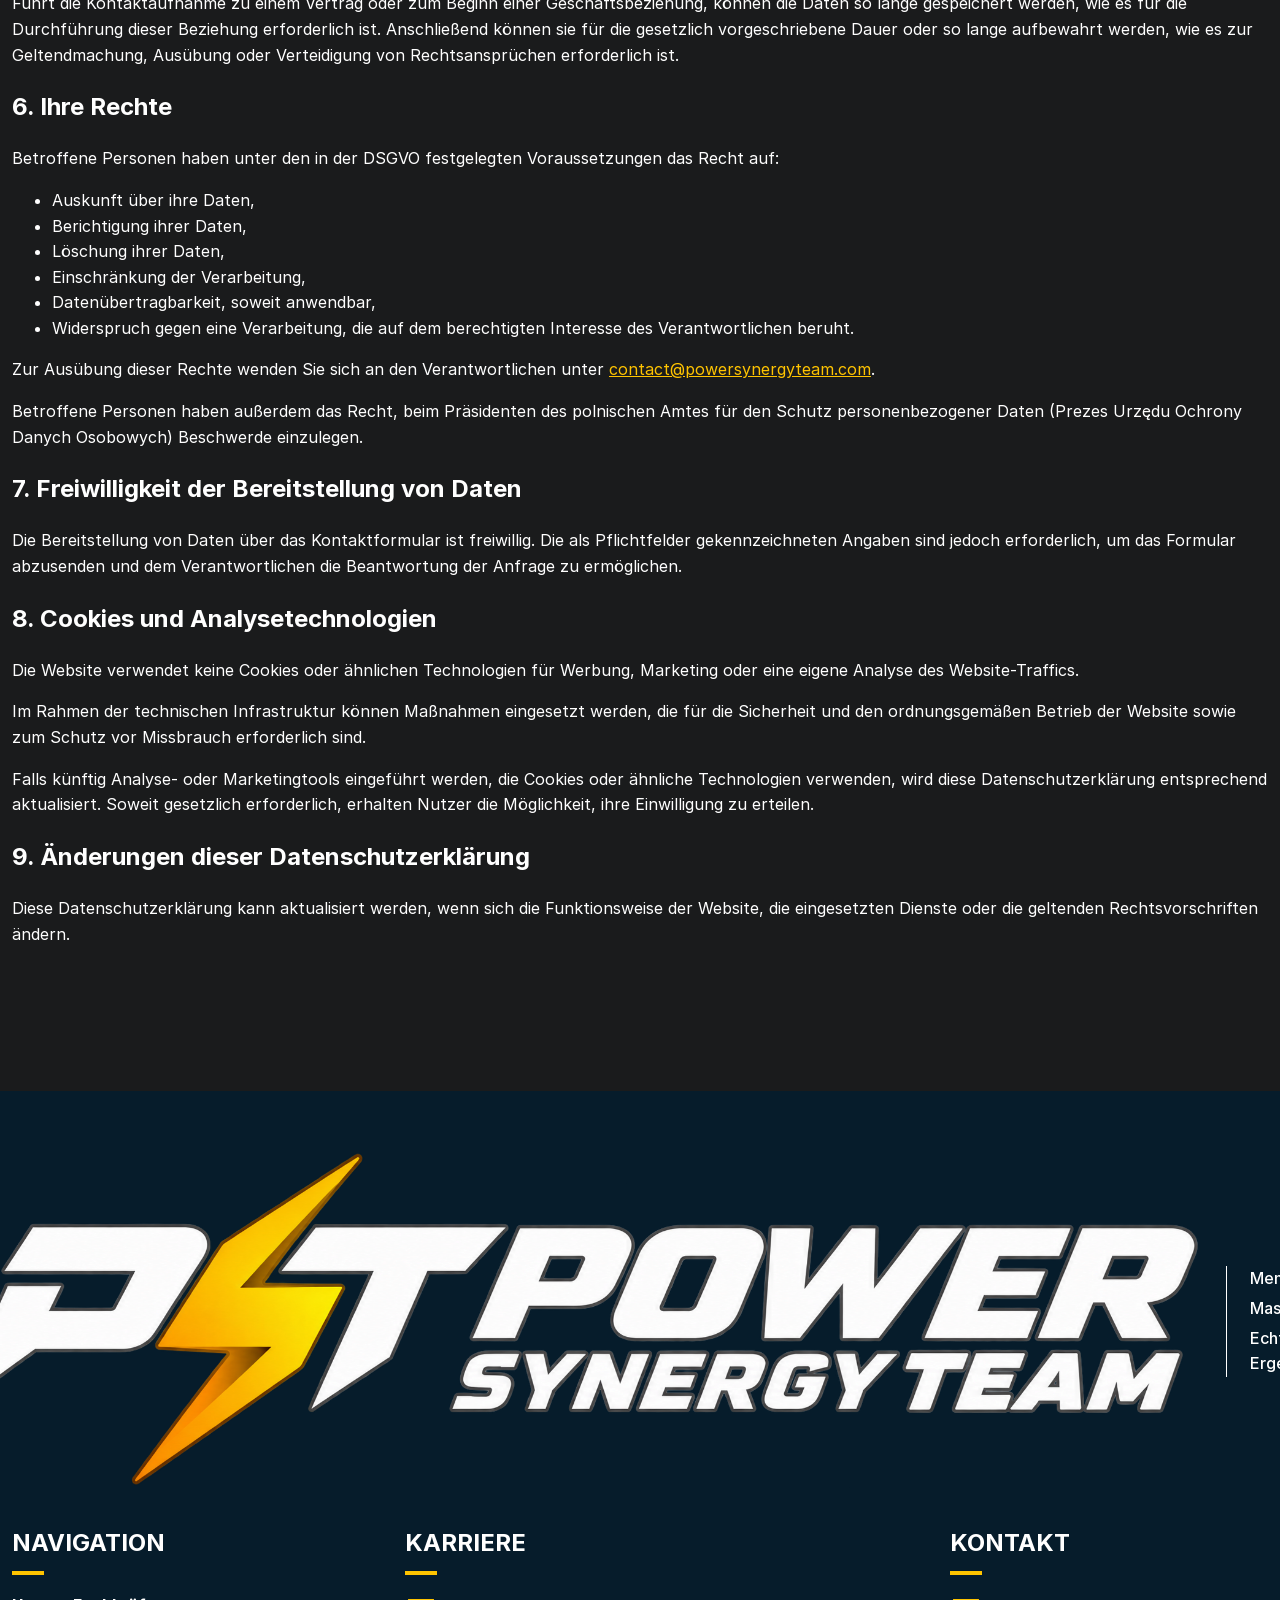
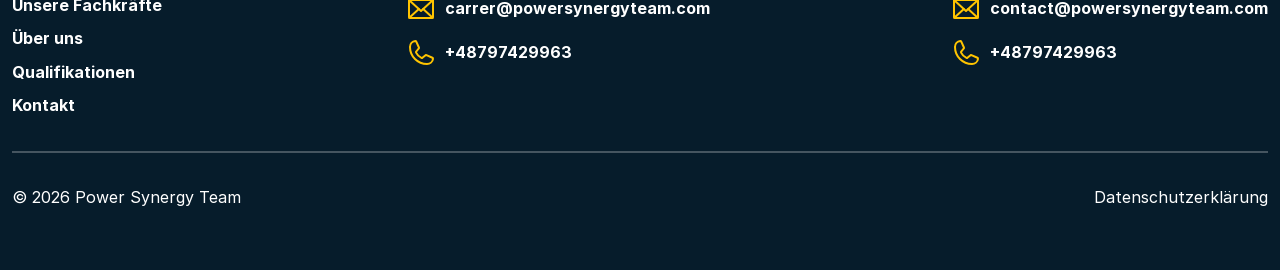
==== commit c7c6f98b: "footer on privacy" ====
--- a/datenschutz.html
+++ b/datenschutz.html
@@ -211,7 +211,7 @@
     <p>Diese Datenschutzerklärung kann aktualisiert werden, wenn sich die Funktionsweise der Website, die eingesetzten Dienste oder die geltenden Rechtsvorschriften ändern.</p>
 </main>
 
-<footer class="footer section-spacing">
+<footer class="footer section-spacing bg-dark">
     <div class="footer__container container">
         <div class="footer__main">
             <div class="footer-logo">
--- a/css/privacy.css
+++ b/css/privacy.css
@@ -1 +1 @@
-@font-face{font-family:"Inter";src:url("../fonts/Inter-Bold.woff2") format("woff2");font-weight:bold;font-style:normal;font-display:block}@font-face{font-family:"Inter";src:url("../fonts/Inter-Medium.woff2") format("woff2");font-weight:500;font-style:normal;font-display:block}@font-face{font-family:"Inter";src:url("../fonts/Inter-Regular.woff2") format("woff2");font-weight:normal;font-style:normal;font-display:block}.img{display:block;max-width:100%;height:auto}.container{max-width:90em;margin:0 auto;padding:0 .75em}.container--50{display:grid;gap:clamp(2rem,1.3182rem + 3.0303vw,4rem);align-items:center;align-content:center}@media(min-width: 1025px){.container--50{grid-template-columns:1fr 1fr}}.color-accent{color:var(--c-accent)}.bg-dark{background-color:var(--bg-dark);color:var(--c-white)}.form-label{position:absolute;width:1px;height:1px;padding:0;margin:-1px;overflow:hidden;clip:rect(0, 0, 0, 0);white-space:nowrap;border:0}.section-header{font-size:clamp(2rem,1.6591rem + 1.5152vw,3rem);font-weight:700;text-transform:uppercase;position:relative;padding-bottom:.5em;margin:0 0 1em;text-wrap:balance}.section-header:after{content:"";background-color:var(--c-accent);height:.375rem;width:4rem;position:absolute;bottom:0;left:0}.section-header--white{color:var(--c-white)}.section-spacing{padding:clamp(2rem,1.3182rem + 3.0303vw,4rem) 0}.anchor{position:relative;top:-7.125em}.header{position:sticky;z-index:9;top:0;padding:.5em 0}@media(min-width: 1025px){.header:after{content:"";position:absolute;top:0;right:0;bottom:auto;left:0;box-shadow:var(--bs-header);z-index:1;pointer-events:none}}.header__container{display:flex;align-content:center;align-items:center;container-type:inline-size;gap:clamp(1.5rem,.9886rem + 2.2727vw,3rem);position:relative;z-index:3}.header-logo{display:flex;align-items:center;align-content:center;gap:3em}.header-logo__img{max-width:300px}@media(max-width: 1024px){.header-logo__img{max-width:220px}}.header-logo__text{display:grid;gap:.25em;position:relative}@media(max-width: 1279px){.header-logo__text{display:none}}.header-logo__text span{color:var(--c-white);display:block;font-weight:500}.header-logo__text:before{content:"";left:-1.5em;top:0;bottom:0;width:1px;background-color:var(--c-white);position:absolute}.header__burger{display:flex;align-items:center;align-content:center;gap:clamp(1.5rem,.9886rem + 2.2727vw,3rem);margin-left:auto}@media(max-width: 1023px){.header__burger{display:none}}@media(max-width: 1023px){.header__burger.open{position:absolute;top:calc(100% + .5rem);right:0;width:min(12.5rem,100vw - 1.5rem);padding:1.25rem;display:grid;gap:1.25rem;background-color:var(--bg-dark)}}@media(max-width: 1023px){.header__burger.open:has(.header__language.open){padding-bottom:5em}}@media(max-width: 1023px){.header__burger.open .header-menu{display:grid;gap:1.25rem;order:2;text-align:right}}.header__burger-btn{position:relative;width:2rem;height:1.5rem;padding:0;margin-left:auto;border:0;background:rgba(0,0,0,0);cursor:pointer}@media(min-width: 1024px){.header__burger-btn{display:none}}.header__burger-btn span{position:absolute;left:0;width:100%;height:3px;border-radius:4px;background-color:var(--c-accent)}.header__burger-btn span:first-child{top:0}.header__burger-btn span:nth-child(2){top:0;bottom:0;margin:auto}.header__burger-btn span:last-child{bottom:0}.header-menu{display:flex;justify-self:flex-end;align-items:center;align-content:center;gap:clamp(1.5rem,.9886rem + 2.2727vw,3rem);padding:0;margin:0;list-style:none}.header-menu__item{font-weight:700}.header-menu__item a{color:var(--c-white);text-decoration:none}.header-menu__item--contact a{background-color:var(--c-accent);color:var(--c-black);display:inline-flex;white-space:nowrap;justify-content:center;align-content:center;align-items:center;padding:.45em 1em;border-radius:4px;font-weight:700;text-transform:uppercase}.header__language{position:relative;color:var(--c-white)}.header__language-active{display:flex;align-items:center;justify-content:center;gap:.4em;padding:0;border:0;color:inherit;background:rgba(0,0,0,0);font-size:1rem;font-weight:700;cursor:pointer}@media(max-width: 1023px){.header__language-active:before{content:attr(data-language);font-weight:500}}.header__language-active:after{content:"";width:.45em;height:.45em;border-right:2px solid currentColor;border-bottom:2px solid currentColor;transform:translateY(-0.15em) rotate(45deg)}@media(max-width: 1023px){.header__language-active{width:100%;justify-content:flex-end}}@media(max-width: 1023px){.header__language.open{position:static}}.header__language.open .header__language-active:after{transform:translateY(0.15em) rotate(225deg)}.header__language.open .header__languages{display:grid}.header__languages{position:absolute;top:calc(100% + .75rem);right:0;z-index:10;display:none;min-width:10rem;padding:.5rem 0;background-color:var(--bg-dark);box-shadow:0 1rem 2rem rgba(0,0,0,.35)}@media(max-width: 1023px){.header__languages{inset:0;min-width:0;align-content:start}}@media(max-width: 1023px){.header__languages:before{content:attr(data-back);padding:.75rem 1rem;color:var(--c-accent);font-weight:700;text-align:right;cursor:pointer}}.header__languages-item{position:relative;z-index:1;padding:.6rem 1.25rem;color:var(--c-white);text-decoration:none;text-align:right;white-space:nowrap}.header__languages-item:hover,.header__languages-item:focus-visible{color:var(--c-accent)}.header__languages-item.active{color:var(--c-accent);font-weight:700;text-decoration:underline;text-underline-offset:.2em}@media(max-width: 1023px){.header{background-color:var(--bg-dark);box-shadow:0 .5rem 1.5rem rgba(0,0,0,.25)}.header:after{display:none}.header__container{gap:1rem}}@media(max-width: 479px){.header-logo__img{max-width:175px}}.header__language,.header__burger-btn{color:var(--c-white)}.footer__main{display:flex;flex-wrap:wrap;flex:0 0 max-content;justify-content:space-between;align-content:flex-start;align-items:flex-start;gap:2em;padding-bottom:2em;margin-bottom:2em;border-bottom:2px solid hsla(0,0%,100%,.25)}.footer__nav-list{display:grid;gap:.5em}.footer__nav-list a{font-weight:700;color:var(--c-white);text-decoration:none}.footer-logo{display:flex;align-items:center;align-content:center;justify-content:center;gap:3em;width:100%}.footer-logo__img{max-width:300px}.footer-logo__text{display:grid;gap:.25em;position:relative}@media(max-width: 575px){.footer-logo__text{display:none}}.footer-logo__text span{color:var(--c-white);display:block;font-weight:500}.footer-logo__text:before{content:"";left:-1.5em;top:0;bottom:0;width:1px;background-color:var(--c-white);position:absolute}.footer__header{margin:0 0 .75em;padding:0 0 .5em;font-size:1.5em;font-weight:700;text-transform:uppercase;position:relative}.footer__header:after{content:"";position:absolute;bottom:0;left:0;width:2rem;height:.25rem;background-color:var(--c-accent)}.footer__contact{width:max-content;max-width:none;flex-shrink:0}.footer__contact-item{display:flex;flex-wrap:nowrap;align-content:center;align-items:center;gap:.5em;color:var(--c-white);text-decoration:none;white-space:nowrap;margin-bottom:.75em;font-weight:700}.footer__contact-item:last-child{margin-bottom:0}.footer__contact-item svg{width:2em;height:auto;color:var(--c-accent);flex-shrink:0}.footer__bottom{display:flex;flex-wrap:wrap;justify-content:space-between;gap:2em}.footer__bottom a,.footer__bottom span{flex-shrink:0}.footer__bottom a{color:var(--c-white);text-decoration:none}:root{color-scheme:dark;--font-main: Inter, Arial, sans-serif;--c-text: #ffffff;--c-white: #ffffff;--c-black: #1a1b1c;--bg-main: #1a1b1c;--bg-dark: #061C2B;--c-accent: #FFC400;--bs-header: 0 0 164px 82px rgb(26, 27, 28)}html{box-sizing:border-box;font-size:16px;scroll-behavior:smooth;font-family:var(--font-main)}*,*::before,*::after{box-sizing:inherit;line-height:1.6}body{padding:0;color:var(--c-text);background-color:var(--bg-main);max-width:120em;margin:0 auto}.container{max-width:90em;margin:0 auto;padding:0 .75em}a{color:var(--c-accent)}.main{padding-top:3em;padding-bottom:8em}
+@font-face{font-family:"Inter";src:url("../fonts/Inter-Bold.woff2") format("woff2");font-weight:bold;font-style:normal;font-display:block}@font-face{font-family:"Inter";src:url("../fonts/Inter-Medium.woff2") format("woff2");font-weight:500;font-style:normal;font-display:block}@font-face{font-family:"Inter";src:url("../fonts/Inter-Regular.woff2") format("woff2");font-weight:normal;font-style:normal;font-display:block}.header{position:sticky;z-index:9;top:0;padding:.5em 0}@media(min-width: 1025px){.header:after{content:"";position:absolute;top:0;right:0;bottom:auto;left:0;box-shadow:var(--bs-header);z-index:1;pointer-events:none}}.header__container{display:flex;align-content:center;align-items:center;container-type:inline-size;gap:clamp(1.5rem,.9886rem + 2.2727vw,3rem);position:relative;z-index:3}.header-logo{display:flex;align-items:center;align-content:center;gap:3em}.header-logo__img{max-width:300px}@media(max-width: 1024px){.header-logo__img{max-width:220px}}.header-logo__text{display:grid;gap:.25em;position:relative}@media(max-width: 1279px){.header-logo__text{display:none}}.header-logo__text span{color:var(--c-white);display:block;font-weight:500}.header-logo__text:before{content:"";left:-1.5em;top:0;bottom:0;width:1px;background-color:var(--c-white);position:absolute}.header__burger{display:flex;align-items:center;align-content:center;gap:clamp(1.5rem,.9886rem + 2.2727vw,3rem);margin-left:auto}@media(max-width: 1023px){.header__burger{display:none}}@media(max-width: 1023px){.header__burger.open{position:absolute;top:calc(100% + .5rem);right:0;width:min(12.5rem,100vw - 1.5rem);padding:1.25rem;display:grid;gap:1.25rem;background-color:var(--bg-dark)}}@media(max-width: 1023px){.header__burger.open:has(.header__language.open){padding-bottom:5em}}@media(max-width: 1023px){.header__burger.open .header-menu{display:grid;gap:1.25rem;order:2;text-align:right}}.header__burger-btn{position:relative;width:2rem;height:1.5rem;padding:0;margin-left:auto;border:0;background:rgba(0,0,0,0);cursor:pointer}@media(min-width: 1024px){.header__burger-btn{display:none}}.header__burger-btn span{position:absolute;left:0;width:100%;height:3px;border-radius:4px;background-color:var(--c-accent)}.header__burger-btn span:first-child{top:0}.header__burger-btn span:nth-child(2){top:0;bottom:0;margin:auto}.header__burger-btn span:last-child{bottom:0}.header-menu{display:flex;justify-self:flex-end;align-items:center;align-content:center;gap:clamp(1.5rem,.9886rem + 2.2727vw,3rem);padding:0;margin:0;list-style:none}.header-menu__item{font-weight:700}.header-menu__item a{color:var(--c-white);text-decoration:none}.header-menu__item--contact a{background-color:var(--c-accent);color:var(--c-black);display:inline-flex;white-space:nowrap;justify-content:center;align-content:center;align-items:center;padding:.45em 1em;border-radius:4px;font-weight:700;text-transform:uppercase}.header__language{position:relative;color:var(--c-white)}.header__language-active{display:flex;align-items:center;justify-content:center;gap:.4em;padding:0;border:0;color:inherit;background:rgba(0,0,0,0);font-size:1rem;font-weight:700;cursor:pointer}@media(max-width: 1023px){.header__language-active:before{content:attr(data-language);font-weight:500}}.header__language-active:after{content:"";width:.45em;height:.45em;border-right:2px solid currentColor;border-bottom:2px solid currentColor;transform:translateY(-0.15em) rotate(45deg)}@media(max-width: 1023px){.header__language-active{width:100%;justify-content:flex-end}}@media(max-width: 1023px){.header__language.open{position:static}}.header__language.open .header__language-active:after{transform:translateY(0.15em) rotate(225deg)}.header__language.open .header__languages{display:grid}.header__languages{position:absolute;top:calc(100% + .75rem);right:0;z-index:10;display:none;min-width:10rem;padding:.5rem 0;background-color:var(--bg-dark);box-shadow:0 1rem 2rem rgba(0,0,0,.35)}@media(max-width: 1023px){.header__languages{inset:0;min-width:0;align-content:start}}@media(max-width: 1023px){.header__languages:before{content:attr(data-back);padding:.75rem 1rem;color:var(--c-accent);font-weight:700;text-align:right;cursor:pointer}}.header__languages-item{position:relative;z-index:1;padding:.6rem 1.25rem;color:var(--c-white);text-decoration:none;text-align:right;white-space:nowrap}.header__languages-item:hover,.header__languages-item:focus-visible{color:var(--c-accent)}.header__languages-item.active{color:var(--c-accent);font-weight:700;text-decoration:underline;text-underline-offset:.2em}@media(max-width: 1023px){.header{background-color:var(--bg-dark);box-shadow:0 .5rem 1.5rem rgba(0,0,0,.25)}.header:after{display:none}.header__container{gap:1rem}}@media(max-width: 479px){.header-logo__img{max-width:175px}}.header__language,.header__burger-btn{color:var(--c-white)}.footer__main{display:flex;flex-wrap:wrap;flex:0 0 max-content;justify-content:space-between;align-content:flex-start;align-items:flex-start;gap:2em;padding-bottom:2em;margin-bottom:2em;border-bottom:2px solid hsla(0,0%,100%,.25)}.footer__nav-list{display:grid;gap:.5em}.footer__nav-list a{font-weight:700;color:var(--c-white);text-decoration:none}.footer-logo{display:flex;align-items:center;align-content:center;justify-content:center;gap:3em;width:100%}.footer-logo__img{max-width:300px}.footer-logo__text{display:grid;gap:.25em;position:relative}@media(max-width: 575px){.footer-logo__text{display:none}}.footer-logo__text span{color:var(--c-white);display:block;font-weight:500}.footer-logo__text:before{content:"";left:-1.5em;top:0;bottom:0;width:1px;background-color:var(--c-white);position:absolute}.footer__header{margin:0 0 .75em;padding:0 0 .5em;font-size:1.5em;font-weight:700;text-transform:uppercase;position:relative}.footer__header:after{content:"";position:absolute;bottom:0;left:0;width:2rem;height:.25rem;background-color:var(--c-accent)}.footer__contact{width:max-content;max-width:none;flex-shrink:0}.footer__contact-item{display:flex;flex-wrap:nowrap;align-content:center;align-items:center;gap:.5em;color:var(--c-white);text-decoration:none;white-space:nowrap;margin-bottom:.75em;font-weight:700}.footer__contact-item:last-child{margin-bottom:0}.footer__contact-item svg{width:2em;height:auto;color:var(--c-accent);flex-shrink:0}.footer__bottom{display:flex;flex-wrap:wrap;justify-content:space-between;gap:2em}.footer__bottom a,.footer__bottom span{flex-shrink:0}.footer__bottom a{color:var(--c-white);text-decoration:none}:root{color-scheme:dark;--font-main: Inter, Arial, sans-serif;--c-text: #ffffff;--c-white: #ffffff;--c-black: #1a1b1c;--bg-main: #1a1b1c;--bg-dark: #061C2B;--c-accent: #FFC400;--bs-header: 0 0 164px 82px rgb(26, 27, 28)}html{box-sizing:border-box;font-size:16px;scroll-behavior:smooth;font-family:var(--font-main)}*,*::before,*::after{box-sizing:inherit;line-height:1.6}body{padding:0;color:var(--c-text);background-color:var(--bg-main);max-width:120em;margin:0 auto}.container{max-width:90em;margin:0 auto;padding:0 .75em}.img{display:block;max-width:100%;height:auto}.bg-dark{background-color:var(--bg-dark);color:var(--c-white)}.section-spacing{padding:clamp(2rem,1.3182rem + 3.0303vw,4rem) 0}a{color:var(--c-accent)}.main{padding-top:3em;padding-bottom:8em}
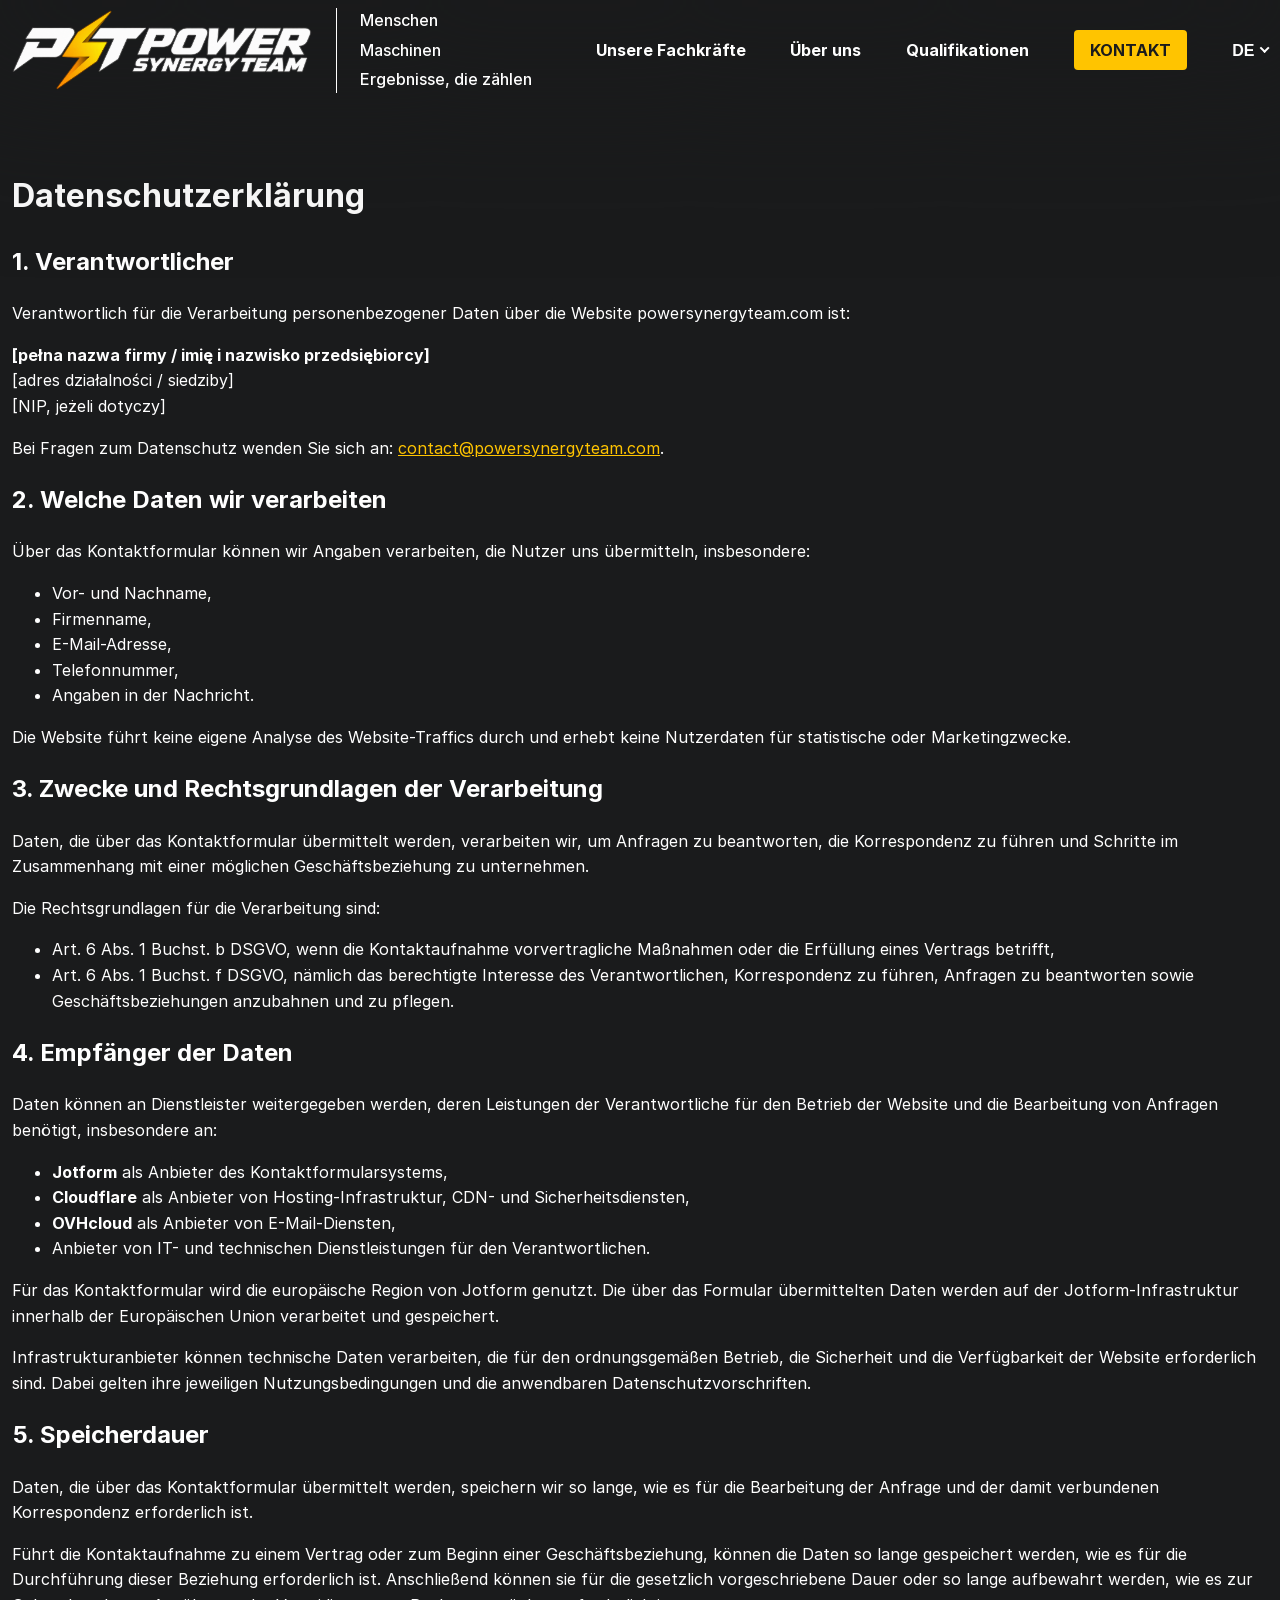
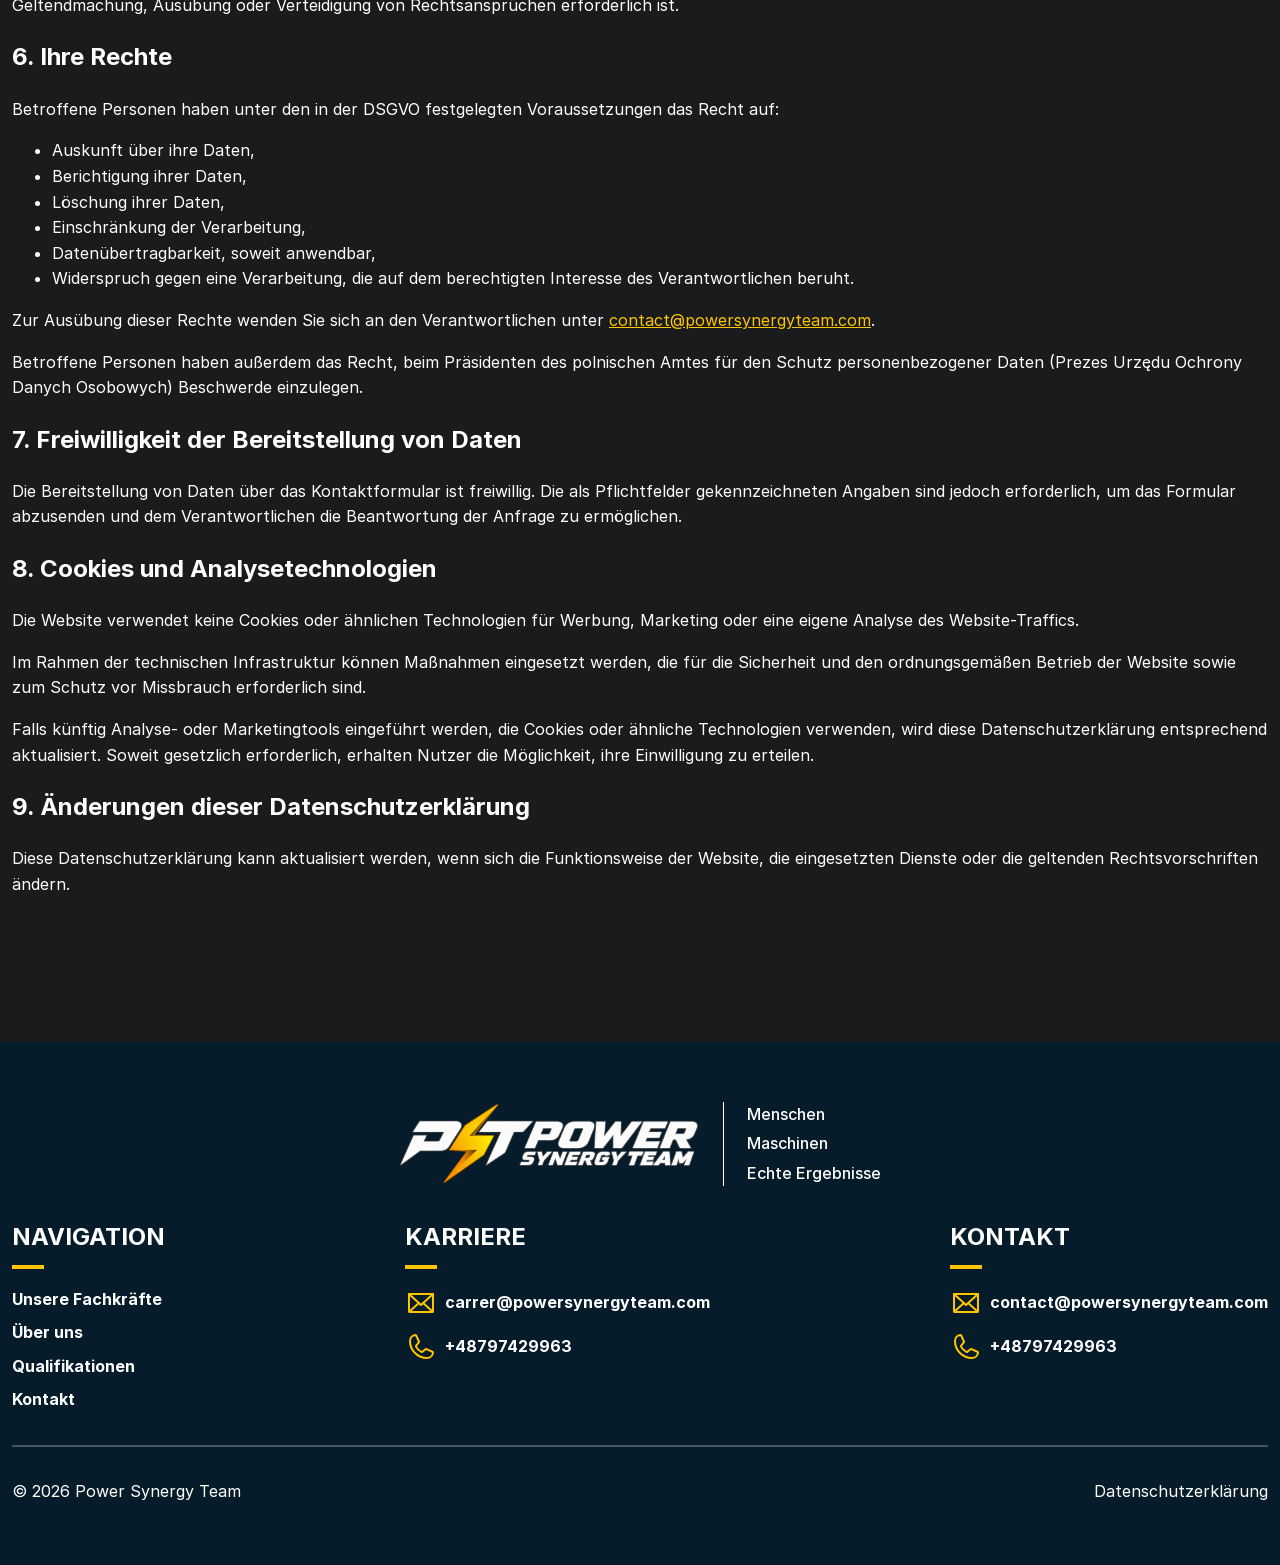
==== commit 33387518: "css fixes" ====
--- a/datenschutz.html
+++ b/datenschutz.html
@@ -45,7 +45,7 @@
     <meta name="twitter:description" content="Informationen zur Verarbeitung personenbezogener Daten und zum Datenschutz auf der Website von Power Synergy Team.">
     <meta name="twitter:image" content="https://powersynergyteam.com/images/og.jpg">
 
-    <link rel="stylesheet" href="css/privacy.css?v=2026092401">
+    <link rel="stylesheet" href="css/privacy.css?v=2026092402">
 
     <script type="application/ld+json">
         {
--- a/css/privacy.css
+++ b/css/privacy.css
@@ -1 +1 @@
-@font-face{font-family:"Inter";src:url("../fonts/Inter-Bold.woff2") format("woff2");font-weight:bold;font-style:normal;font-display:block}@font-face{font-family:"Inter";src:url("../fonts/Inter-Medium.woff2") format("woff2");font-weight:500;font-style:normal;font-display:block}@font-face{font-family:"Inter";src:url("../fonts/Inter-Regular.woff2") format("woff2");font-weight:normal;font-style:normal;font-display:block}.header{position:sticky;z-index:9;top:0;padding:.5em 0}@media(min-width: 1025px){.header:after{content:"";position:absolute;top:0;right:0;bottom:auto;left:0;box-shadow:var(--bs-header);z-index:1;pointer-events:none}}.header__container{display:flex;align-content:center;align-items:center;container-type:inline-size;gap:clamp(1.5rem,.9886rem + 2.2727vw,3rem);position:relative;z-index:3}.header-logo{display:flex;align-items:center;align-content:center;gap:3em}.header-logo__img{max-width:300px}@media(max-width: 1024px){.header-logo__img{max-width:220px}}.header-logo__text{display:grid;gap:.25em;position:relative}@media(max-width: 1279px){.header-logo__text{display:none}}.header-logo__text span{color:var(--c-white);display:block;font-weight:500}.header-logo__text:before{content:"";left:-1.5em;top:0;bottom:0;width:1px;background-color:var(--c-white);position:absolute}.header__burger{display:flex;align-items:center;align-content:center;gap:clamp(1.5rem,.9886rem + 2.2727vw,3rem);margin-left:auto}@media(max-width: 1023px){.header__burger{display:none}}@media(max-width: 1023px){.header__burger.open{position:absolute;top:calc(100% + .5rem);right:0;width:min(12.5rem,100vw - 1.5rem);padding:1.25rem;display:grid;gap:1.25rem;background-color:var(--bg-dark)}}@media(max-width: 1023px){.header__burger.open:has(.header__language.open){padding-bottom:5em}}@media(max-width: 1023px){.header__burger.open .header-menu{display:grid;gap:1.25rem;order:2;text-align:right}}.header__burger-btn{position:relative;width:2rem;height:1.5rem;padding:0;margin-left:auto;border:0;background:rgba(0,0,0,0);cursor:pointer}@media(min-width: 1024px){.header__burger-btn{display:none}}.header__burger-btn span{position:absolute;left:0;width:100%;height:3px;border-radius:4px;background-color:var(--c-accent)}.header__burger-btn span:first-child{top:0}.header__burger-btn span:nth-child(2){top:0;bottom:0;margin:auto}.header__burger-btn span:last-child{bottom:0}.header-menu{display:flex;justify-self:flex-end;align-items:center;align-content:center;gap:clamp(1.5rem,.9886rem + 2.2727vw,3rem);padding:0;margin:0;list-style:none}.header-menu__item{font-weight:700}.header-menu__item a{color:var(--c-white);text-decoration:none}.header-menu__item--contact a{background-color:var(--c-accent);color:var(--c-black);display:inline-flex;white-space:nowrap;justify-content:center;align-content:center;align-items:center;padding:.45em 1em;border-radius:4px;font-weight:700;text-transform:uppercase}.header__language{position:relative;color:var(--c-white)}.header__language-active{display:flex;align-items:center;justify-content:center;gap:.4em;padding:0;border:0;color:inherit;background:rgba(0,0,0,0);font-size:1rem;font-weight:700;cursor:pointer}@media(max-width: 1023px){.header__language-active:before{content:attr(data-language);font-weight:500}}.header__language-active:after{content:"";width:.45em;height:.45em;border-right:2px solid currentColor;border-bottom:2px solid currentColor;transform:translateY(-0.15em) rotate(45deg)}@media(max-width: 1023px){.header__language-active{width:100%;justify-content:flex-end}}@media(max-width: 1023px){.header__language.open{position:static}}.header__language.open .header__language-active:after{transform:translateY(0.15em) rotate(225deg)}.header__language.open .header__languages{display:grid}.header__languages{position:absolute;top:calc(100% + .75rem);right:0;z-index:10;display:none;min-width:10rem;padding:.5rem 0;background-color:var(--bg-dark);box-shadow:0 1rem 2rem rgba(0,0,0,.35)}@media(max-width: 1023px){.header__languages{inset:0;min-width:0;align-content:start}}@media(max-width: 1023px){.header__languages:before{content:attr(data-back);padding:.75rem 1rem;color:var(--c-accent);font-weight:700;text-align:right;cursor:pointer}}.header__languages-item{position:relative;z-index:1;padding:.6rem 1.25rem;color:var(--c-white);text-decoration:none;text-align:right;white-space:nowrap}.header__languages-item:hover,.header__languages-item:focus-visible{color:var(--c-accent)}.header__languages-item.active{color:var(--c-accent);font-weight:700;text-decoration:underline;text-underline-offset:.2em}@media(max-width: 1023px){.header{background-color:var(--bg-dark);box-shadow:0 .5rem 1.5rem rgba(0,0,0,.25)}.header:after{display:none}.header__container{gap:1rem}}@media(max-width: 479px){.header-logo__img{max-width:175px}}.header__language,.header__burger-btn{color:var(--c-white)}.footer__main{display:flex;flex-wrap:wrap;flex:0 0 max-content;justify-content:space-between;align-content:flex-start;align-items:flex-start;gap:2em;padding-bottom:2em;margin-bottom:2em;border-bottom:2px solid hsla(0,0%,100%,.25)}.footer__nav-list{display:grid;gap:.5em}.footer__nav-list a{font-weight:700;color:var(--c-white);text-decoration:none}.footer-logo{display:flex;align-items:center;align-content:center;justify-content:center;gap:3em;width:100%}.footer-logo__img{max-width:300px}.footer-logo__text{display:grid;gap:.25em;position:relative}@media(max-width: 575px){.footer-logo__text{display:none}}.footer-logo__text span{color:var(--c-white);display:block;font-weight:500}.footer-logo__text:before{content:"";left:-1.5em;top:0;bottom:0;width:1px;background-color:var(--c-white);position:absolute}.footer__header{margin:0 0 .75em;padding:0 0 .5em;font-size:1.5em;font-weight:700;text-transform:uppercase;position:relative}.footer__header:after{content:"";position:absolute;bottom:0;left:0;width:2rem;height:.25rem;background-color:var(--c-accent)}.footer__contact{width:max-content;max-width:none;flex-shrink:0}.footer__contact-item{display:flex;flex-wrap:nowrap;align-content:center;align-items:center;gap:.5em;color:var(--c-white);text-decoration:none;white-space:nowrap;margin-bottom:.75em;font-weight:700}.footer__contact-item:last-child{margin-bottom:0}.footer__contact-item svg{width:2em;height:auto;color:var(--c-accent);flex-shrink:0}.footer__bottom{display:flex;flex-wrap:wrap;justify-content:space-between;gap:2em}.footer__bottom a,.footer__bottom span{flex-shrink:0}.footer__bottom a{color:var(--c-white);text-decoration:none}:root{color-scheme:dark;--font-main: Inter, Arial, sans-serif;--c-text: #ffffff;--c-white: #ffffff;--c-black: #1a1b1c;--bg-main: #1a1b1c;--bg-dark: #061C2B;--c-accent: #FFC400;--bs-header: 0 0 164px 82px rgb(26, 27, 28)}html{box-sizing:border-box;font-size:16px;scroll-behavior:smooth;font-family:var(--font-main)}*,*::before,*::after{box-sizing:inherit;line-height:1.6}body{padding:0;color:var(--c-text);background-color:var(--bg-main);max-width:120em;margin:0 auto}.container{max-width:90em;margin:0 auto;padding:0 .75em}.img{display:block;max-width:100%;height:auto}.bg-dark{background-color:var(--bg-dark);color:var(--c-white)}.section-spacing{padding:clamp(2rem,1.3182rem + 3.0303vw,4rem) 0}a{color:var(--c-accent)}.main{padding-top:3em;padding-bottom:8em}
+@font-face{font-family:"Inter";src:url("../fonts/Inter-Bold.woff2") format("woff2");font-weight:bold;font-style:normal;font-display:block}@font-face{font-family:"Inter";src:url("../fonts/Inter-Medium.woff2") format("woff2");font-weight:500;font-style:normal;font-display:block}@font-face{font-family:"Inter";src:url("../fonts/Inter-Regular.woff2") format("woff2");font-weight:normal;font-style:normal;font-display:block}.img{display:block;max-width:100%;height:auto}.header{position:sticky;z-index:9;top:0;padding:.5em 0}@media(min-width: 1025px){.header:after{content:"";position:absolute;top:0;right:0;bottom:auto;left:0;box-shadow:var(--bs-header);z-index:1;pointer-events:none}}.header__container{display:flex;align-content:center;align-items:center;container-type:inline-size;gap:clamp(1.5rem,.9886rem + 2.2727vw,3rem);position:relative;z-index:3}.header-logo{display:flex;align-items:center;align-content:center;gap:3em}.header-logo__img{max-width:300px}@media(max-width: 1024px){.header-logo__img{max-width:220px}}.header-logo__text{display:grid;gap:.25em;position:relative}@media(max-width: 1279px){.header-logo__text{display:none}}.header-logo__text span{color:var(--c-white);display:block;font-weight:500}.header-logo__text:before{content:"";left:-1.5em;top:0;bottom:0;width:1px;background-color:var(--c-white);position:absolute}.header__burger{display:flex;align-items:center;align-content:center;gap:clamp(1.5rem,.9886rem + 2.2727vw,3rem);margin-left:auto}@media(max-width: 1023px){.header__burger{display:none}}@media(max-width: 1023px){.header__burger.open{position:absolute;top:calc(100% + .5rem);right:0;width:min(12.5rem,100vw - 1.5rem);padding:1.25rem;display:grid;gap:1.25rem;background-color:var(--bg-dark)}}@media(max-width: 1023px){.header__burger.open:has(.header__language.open){padding-bottom:5em}}@media(max-width: 1023px){.header__burger.open .header-menu{display:grid;gap:1.25rem;order:2;text-align:right}}.header__burger-btn{position:relative;width:2rem;height:1.5rem;padding:0;margin-left:auto;border:0;background:rgba(0,0,0,0);cursor:pointer}@media(min-width: 1024px){.header__burger-btn{display:none}}.header__burger-btn span{position:absolute;left:0;width:100%;height:3px;border-radius:4px;background-color:var(--c-accent)}.header__burger-btn span:first-child{top:0}.header__burger-btn span:nth-child(2){top:0;bottom:0;margin:auto}.header__burger-btn span:last-child{bottom:0}.header-menu{display:flex;justify-self:flex-end;align-items:center;align-content:center;gap:clamp(1.5rem,.9886rem + 2.2727vw,3rem);padding:0;margin:0;list-style:none}.header-menu__item{font-weight:700}.header-menu__item a{color:var(--c-white);text-decoration:none}.header-menu__item--contact a{background-color:var(--c-accent);color:var(--c-black);display:inline-flex;white-space:nowrap;justify-content:center;align-content:center;align-items:center;padding:.45em 1em;border-radius:4px;font-weight:700;text-transform:uppercase}.header__language{position:relative;color:var(--c-white)}.header__language-active{display:flex;align-items:center;justify-content:center;gap:.4em;padding:0;border:0;color:inherit;background:rgba(0,0,0,0);font-size:1rem;font-weight:700;cursor:pointer}@media(max-width: 1023px){.header__language-active:before{content:attr(data-language);font-weight:500}}.header__language-active:after{content:"";width:.45em;height:.45em;border-right:2px solid currentColor;border-bottom:2px solid currentColor;transform:translateY(-0.15em) rotate(45deg)}@media(max-width: 1023px){.header__language-active{width:100%;justify-content:flex-end}}@media(max-width: 1023px){.header__language.open{position:static}}.header__language.open .header__language-active:after{transform:translateY(0.15em) rotate(225deg)}.header__language.open .header__languages{display:grid}.header__languages{position:absolute;top:calc(100% + .75rem);right:0;z-index:10;display:none;min-width:10rem;padding:.5rem 0;background-color:var(--bg-dark);box-shadow:0 1rem 2rem rgba(0,0,0,.35)}@media(max-width: 1023px){.header__languages{inset:0;min-width:0;align-content:start}}@media(max-width: 1023px){.header__languages:before{content:attr(data-back);padding:.75rem 1rem;color:var(--c-accent);font-weight:700;text-align:right;cursor:pointer}}.header__languages-item{position:relative;z-index:1;padding:.6rem 1.25rem;color:var(--c-white);text-decoration:none;text-align:right;white-space:nowrap}.header__languages-item:hover,.header__languages-item:focus-visible{color:var(--c-accent)}.header__languages-item.active{color:var(--c-accent);font-weight:700;text-decoration:underline;text-underline-offset:.2em}@media(max-width: 1023px){.header{background-color:var(--bg-dark);box-shadow:0 .5rem 1.5rem rgba(0,0,0,.25)}.header:after{display:none}.header__container{gap:1rem}}@media(max-width: 479px){.header-logo__img{max-width:175px}}.header__language,.header__burger-btn{color:var(--c-white)}.footer__main{display:flex;flex-wrap:wrap;flex:0 0 max-content;justify-content:space-between;align-content:flex-start;align-items:flex-start;gap:2em;padding-bottom:2em;margin-bottom:2em;border-bottom:2px solid hsla(0,0%,100%,.25)}.footer__nav-list{display:grid;gap:.5em}.footer__nav-list a{font-weight:700;color:var(--c-white);text-decoration:none}.footer-logo{display:flex;align-items:center;align-content:center;justify-content:center;gap:3em;width:100%}.footer-logo__img{max-width:300px}.footer-logo__text{display:grid;gap:.25em;position:relative}@media(max-width: 575px){.footer-logo__text{display:none}}.footer-logo__text span{color:var(--c-white);display:block;font-weight:500}.footer-logo__text:before{content:"";left:-1.5em;top:0;bottom:0;width:1px;background-color:var(--c-white);position:absolute}.footer__header{margin:0 0 .75em;padding:0 0 .5em;font-size:1.5em;font-weight:700;text-transform:uppercase;position:relative}.footer__header:after{content:"";position:absolute;bottom:0;left:0;width:2rem;height:.25rem;background-color:var(--c-accent)}.footer__contact{width:max-content;max-width:none;flex-shrink:0}.footer__contact-item{display:flex;flex-wrap:nowrap;align-content:center;align-items:center;gap:.5em;color:var(--c-white);text-decoration:none;white-space:nowrap;margin-bottom:.75em;font-weight:700}.footer__contact-item:last-child{margin-bottom:0}.footer__contact-item svg{width:2em;height:auto;color:var(--c-accent);flex-shrink:0}.footer__bottom{display:flex;flex-wrap:wrap;justify-content:space-between;gap:2em}.footer__bottom a,.footer__bottom span{flex-shrink:0}.footer__bottom a{color:var(--c-white);text-decoration:none}:root{color-scheme:dark;--font-main: Inter, Arial, sans-serif;--c-text: #ffffff;--c-white: #ffffff;--c-black: #1a1b1c;--bg-main: #1a1b1c;--bg-dark: #061C2B;--c-accent: #FFC400;--bs-header: 0 0 164px 82px rgb(26, 27, 28)}html{box-sizing:border-box;font-size:16px;scroll-behavior:smooth;font-family:var(--font-main)}*,*::before,*::after{box-sizing:inherit;line-height:1.6}body{padding:0;color:var(--c-text);background-color:var(--bg-main);max-width:120em;margin:0 auto}.container{max-width:90em;margin:0 auto;padding:0 .75em}.bg-dark{background-color:var(--bg-dark);color:var(--c-white)}.section-spacing{padding:clamp(2rem,1.3182rem + 3.0303vw,4rem) 0}a{color:var(--c-accent)}.main{padding-top:3em;padding-bottom:8em}
